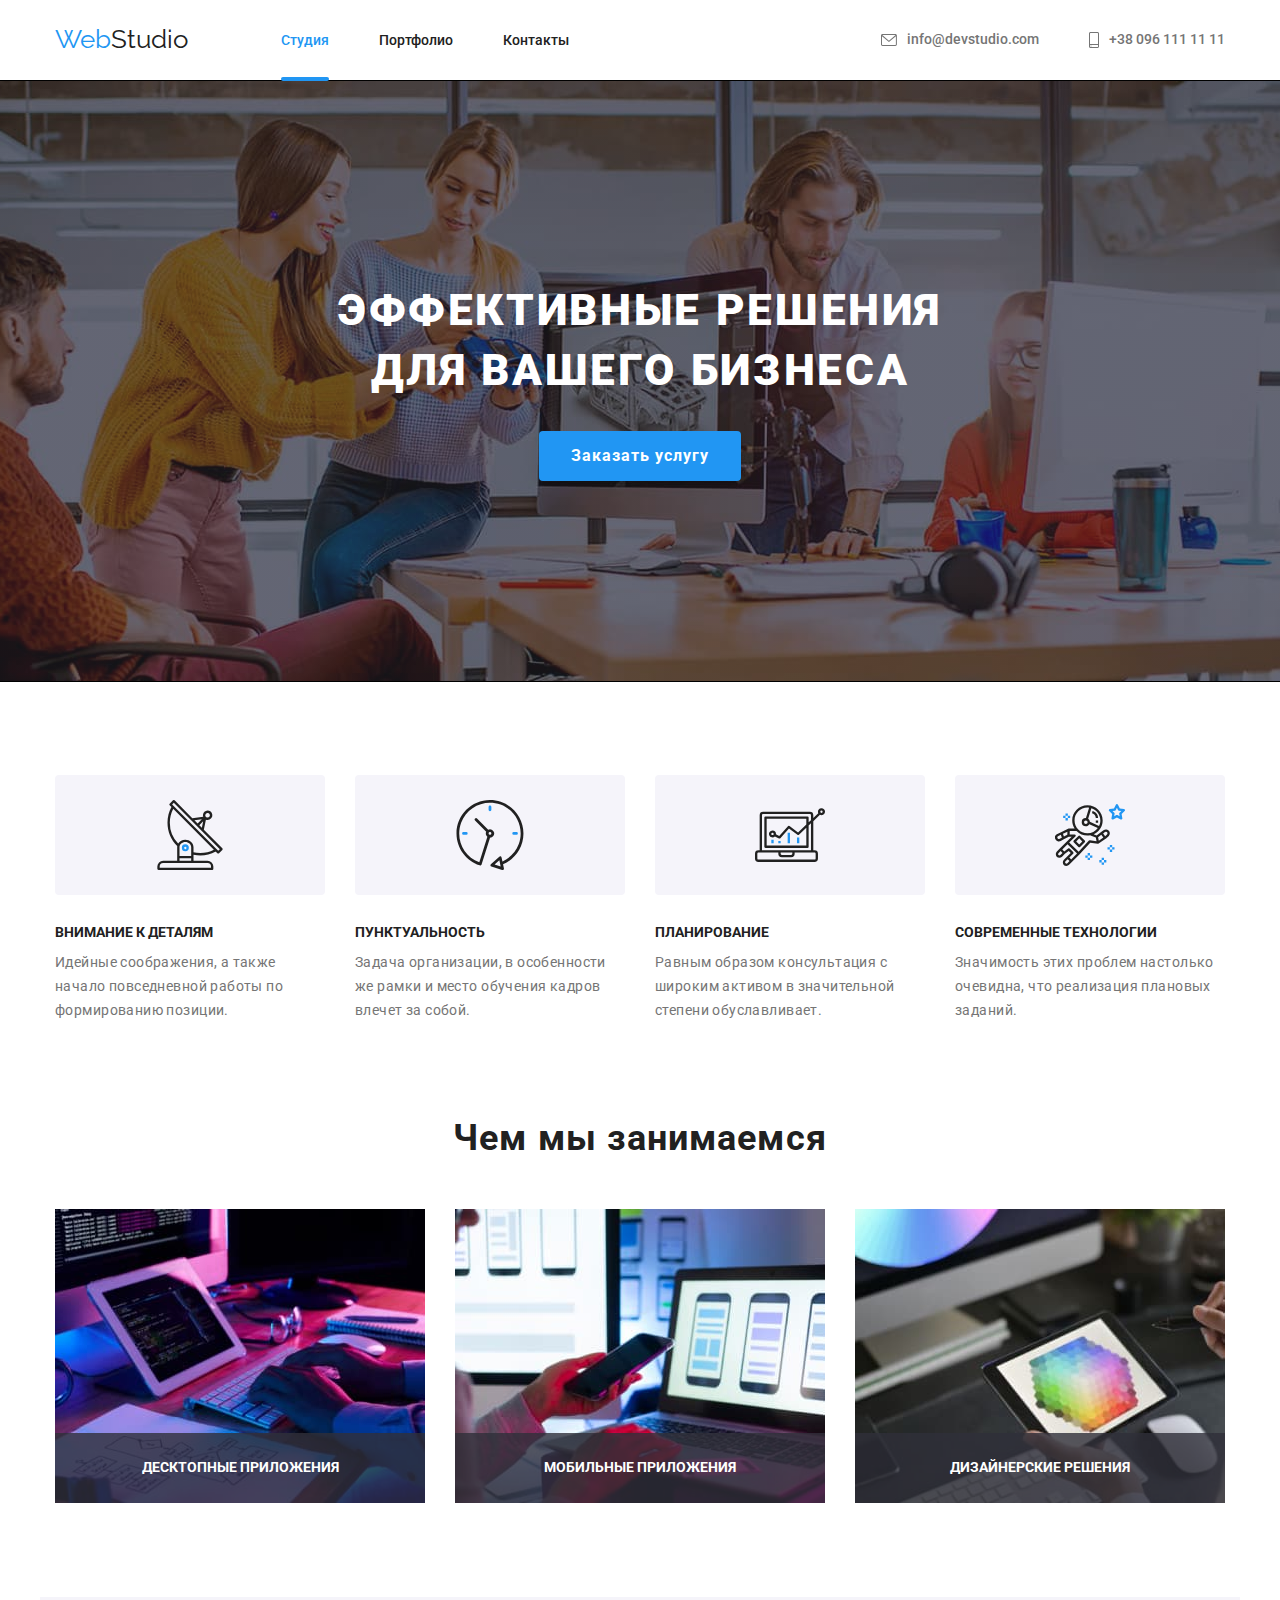
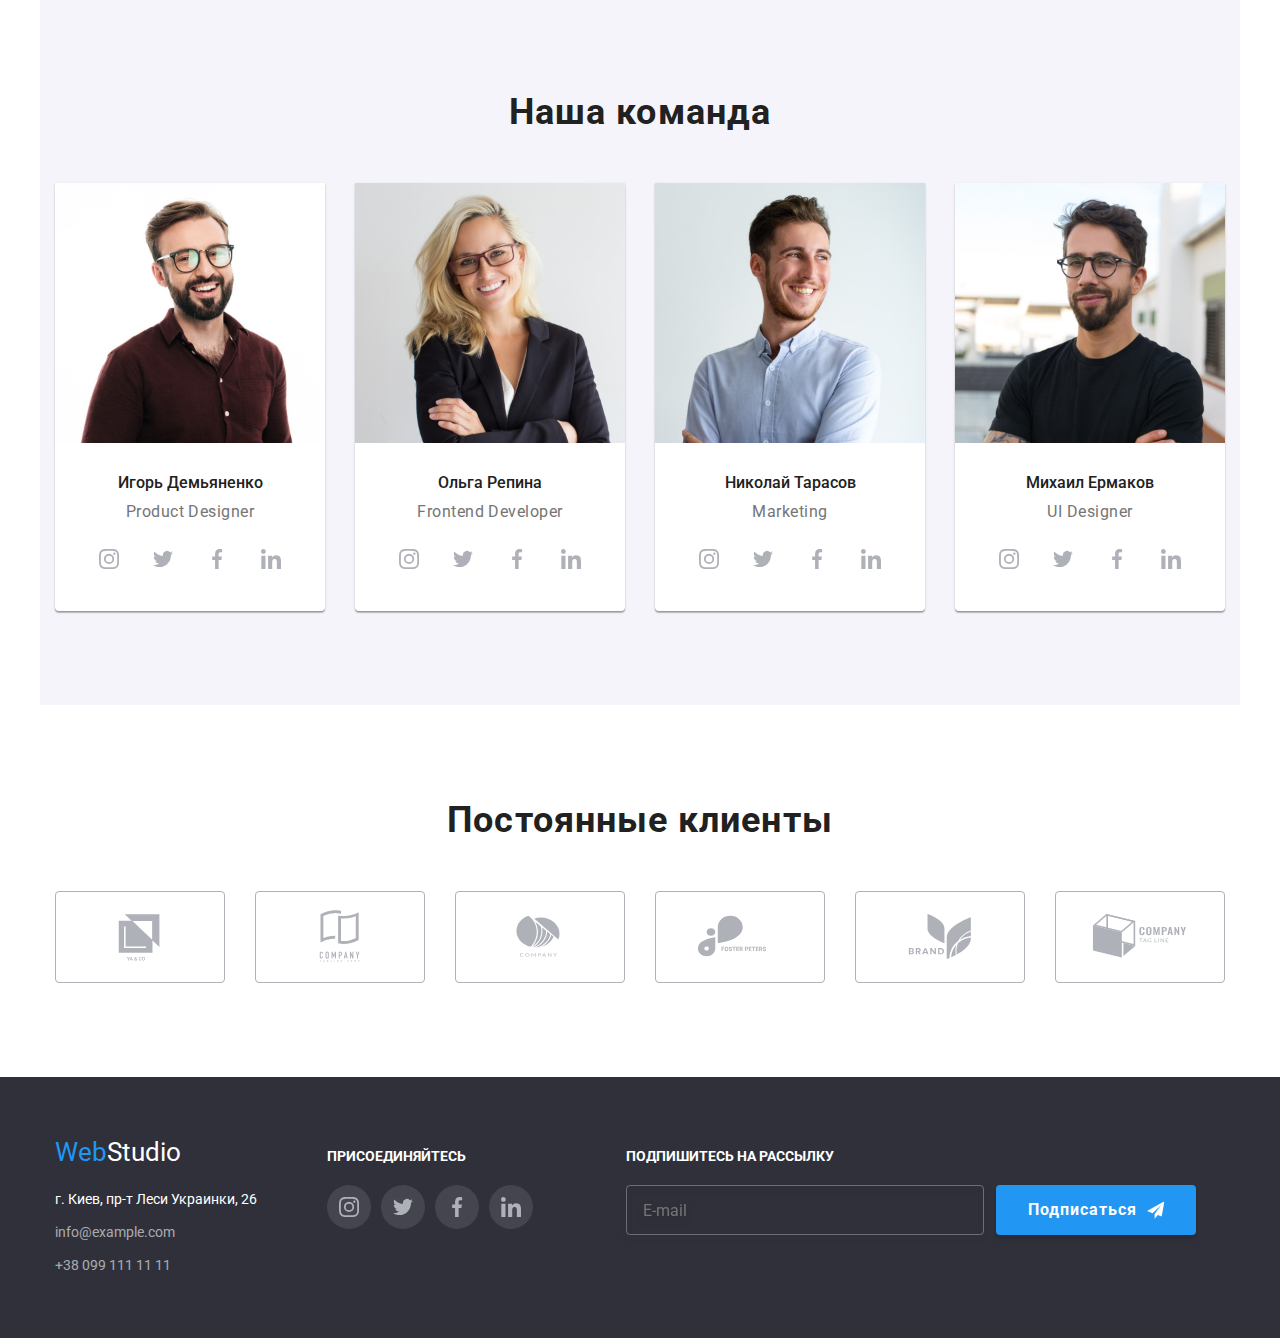
==== index.html @ 67a64e1d "igormos1" ====
<!DOCTYPE html>
<html lang="en">
<head>
    <meta charset="UTF-8">
    <meta http-equiv="X-UA-Compatible" content="IE=edge">
    <meta name="viewport" content="width=device-width, initial-scale=1.0">
    <title>Студия.ДЗ7</title>
    <link rel="preconnect" href="https://fonts.googleapis.com">
    <link rel="preconnect" href="https://fonts.gstatic.com" crossorigin>
    <link href="https://fonts.googleapis.com/css2?family=Raleway:wght@700&family=Roboto:wght@400;500;700;900&display=swap"
    rel="stylesheet">
    <link rel="stylesheet" href="https://cdnjs.cloudflare.com/ajax/libs/modern-normalize/1.1.0/modern-normalize.min.css">
    <link rel="stylesheet" href="./css/main.min.css">
</head>
<body class="page">
    <header class="page-header container">
        <nav class="nav__container">
            <a href="./index.html" class="nav__logo"><span class="nav__logoweb">Web</span><span class="nav__logostudio">Studio</span></a>
            <ul class="site-nav list">
                <li class="site-nav__item">
                    <a href="" class="site-nav__link site-nav__link--current">Студия</a>
                </li>
                <li class="site-nav__item">
                    <a href="./portfolio.html" class="site-nav__link">Портфолио</a>
                </li>
                <li class="site-nav__item">
                    <a href="" class="site-nav__link">Контакты</a>
                </li>
            </ul>
        </nav>
        <div class="auth__container">
            <ul class="auth-nav list">
                <li class="auth-nav__item">
                    <a href="mailto:info@devstudio.com" class="auth-nav__link">
                        <svg class="auth-nav__envelope">
                        <use href="./images/sprite.svg#icon-envelopehover"></use>
                    </svg>info@devstudio.com</a></li>
                <li class="auth-nav__item">
                    <a href="tel:+380961111111" class="auth-nav__link">
                        <svg class="auth-nav__smartphone">
                        <use href="./images/sprite.svg#icon-smartphone"></use>
                    </svg>+38 096 111 11 11</a></li>
            </ul>
        </div>
    </header>
        <main>
        <section class="page-hero overlay">
            <h1 class="page-hero__title">Эффективные решения<br> для вашего бизнеса</h1>
            <button type="button" class="page-hero__button" data-modal-open>Заказать услугу</button>
            <div class="backdrop is-hidden" data-modal>
                <div class="modal">
                    <button data-modal-close class="modal__button-data">
                        <svg class="modal__button-close">
                            <use href="./images/icon-close.svg#icon-icon-close"></use>
                        </svg>
                    </button>
                    <form class="form">
                        <p class="form__title">Оставьте свои данные, мы вам перезвоним</p>
                        <div class="inputs">
                            <label for="name" class="inputs__name">Имя</label>
                            <div class="inputs__form">
                                <input type="text" name="name" id="name" class="inputs__text">
                                    <svg class="inputs__icon">
                                        <use href="./images/sprite.svg#icon-modal-person"></use>
                                    </svg>
                            </div>
                        </div>
                        <div class="inputs">
                            <label for="tel" class="inputs__name">Телефон</label>
                            <div class="inputs__form">
                                <input type="tel" name="phone_number" id="tel" class="inputs__text">
                                    <svg class="inputs__icon">
                                        <use href="./images/sprite.svg#icon-modal-phone"></use>
                                    </svg>
                            </div>
                        </div>
                        <div class="inputs">
                            <label for="email" class="inputs__name">Почта</label>
                            <div class="inputs__form">
                                <input type="email" name="email" id="email" class="inputs__text">
                                    <svg class="inputs__icon">
                                        <use href="./images/sprite.svg#icon-modal-email"></use>
                                    </svg>
                            </div>
                        </div>
                        <div class="inputs inputs__comment">
                            <label for="comment" class="inputs__name">Комментарий</label>
                            <div class="inputs__form">
                                <textarea name="comment" id="comment" rows="8" placeholder="Введите текст" class="inputs__placeholder"></textarea>
                            </div>
                        </div>
                        <div class="modal__agreement">
                            <label class="modal__field">
                                <input class="modal__checkbox" type="checkbox" name="topic" value="html" />
                                <span class="modal__icon"></span>
                                <span class="modal__label">Соглашаюсь с рассылкой и принимаю</span><a href="/"><span class="modal__link">Условия договора</span></a>
                            </label>
                        </div>
                        <button type="submit" class="page-hero__button page-hero__button-modal">Отправить</button>
                    </form>
                </div>
            </div>
        </section>
        <section class="benefits">
            <div class="benefits__container">
                <h2 class="visually-hidden">Преимущества</h2>
                <ul class="benefits__list">
                    <li class="benefits__item">
                        <div class="benefits__meta">
                            <svg class="benefits__icon">
                                <use href="./images/sprite.svg#icon-antenna"></use>
                            </svg>
                        </div>
                        <h3 class="benefits__title">ВНИМАНИЕ К ДЕТАЛЯМ</h3>
                        <p class="benefits__text">Идейные соображения, а также начало повседневной работы по формированию позиции.</p>
                    </li>
                    <li class="benefits__item">
                        <div class="benefits__meta">
                            <svg class="benefits__icon">
                                <use href="./images/sprite.svg#icon-clock"></use>
                            </svg>
                        </div>
                        <h3 class="benefits__title">ПУНКТУАЛЬНОСТЬ</h3>
                        <p class="benefits__text">Задача организации, в особенности же рамки и место обучения кадров влечет за собой.</p>
                    </li>
                    <li class="benefits__item">
                        <div class="benefits__meta">
                            <svg class="benefits__icon">
                                <use href="./images/sprite.svg#icon-diagram"></use>
                            </svg>
                        </div>
                        <h3 class="benefits__title">ПЛАНИРОВАНИЕ</h3>
                        <p class="benefits__text">Равным образом консультация с широким активом в значительной степени обуславливает.</p>
                    </li>
                    <li class="benefits__item">
                        <div class="benefits__meta">
                            <svg class="benefits__icon">
                                <use href="./images/sprite.svg#icon-astronaut"></use>
                            </svg>
                        </div>
                        <h3 class="benefits__title">СОВРЕМЕННЫЕ ТЕХНОЛОГИИ</h3>
                        <p class="benefits__text">Значимость этих проблем настолько очевидна, что реализация плановых заданий.</p>
                    </li>
                </ul>
            </div>
        </section>
        <section class="section">
            <div class="product__section">
                <h2 class="product__title">Чем мы занимаемся</h2>
                <ul class="product__list">
                    <li class="product__item">
                        <div class="product__image">
                            <img src="./images/img1.jpg" alt="Мужчина пишет код" width="370">
                            <div class="product__meta">
                                <p class="product__name">ДЕСКТОПНЫЕ ПРИЛОЖЕНИЯ</p>
                            </div>
                        </div>
                    </li>
                    <li class="product__item">
                        <div class="product__image">
                            <img src="./images/img2.jpg" alt="На ноутбуке программируется программа для телефонов" width="370">
                            <div class="product__meta">
                                <p class="product__name">МОБИЛЬНЫЕ ПРИЛОЖЕНИЯ</p>
                            </div>
                        </div>
                    </li>
                    <li class="product__item">
                        <div class="product__image">
                            <img src="./images/img3.jpg" alt="Дизайнер подбирает цветовую палитру" width="370">
                            <div class="product__meta">
                                <p class="product__name">ДИЗАЙНЕРСКИЕ РЕШЕНИЯ</p>
                            </div>
                        </div>
                    </li>                        
                </ul>
            </div>
        </section>
        <section class="team container">
            <h2 class="product__title">Наша команда</h2>
            <ul class="team__list">
                <li class="team__item">
                    <img src="./images/ihor-demyanenko.jpg" alt="ihor-demyanenko" width="270">
                    <div class="team__info">
                        <div class="team__name"><h3 class="team__name-title">Игорь Демьяненко</h3></div>
                        <div class="team__profession"><p class="team__position">Product Designer</p></div>
                        <ul class="socials__list">
                            <li class="socials__item">
                                <a href="#" class="socials__link">
                                    <svg class="socials__icon">
                                        <use href="./images/sprite.svg#icon-instagram"></use>
                                    </svg>
                                </a>
                            </li>
                            <li class="socials__item">
                                <a href="#" class="socials__link">
                                    <svg class="socials__icon">
                                        <use href="./images/sprite.svg#icon-twitter"></use>
                                    </svg>
                                </a>
                            </li>
                            <li class="socials__item">
                                <a href="#" class="socials__link">
                                    <svg class="socials__icon">
                                        <use href="./images/sprite.svg#icon-facebook"></use>
                                    </svg>
                                </a>
                            </li>
                            <li class="socials__item">
                                <a href="#" class="socials__link">
                                    <svg class="socials__icon">
                                        <use href="./images/sprite.svg#icon-linkedin"></use>
                                    </svg>
                                </a>
                            </li>
                        </ul>
                    </div>
                </li>
                <li class="team__item">
                    <img src="./images/olha-repina.jpg" alt="olha-repina" width="270">
                    <div class="team__info">
                        <div class="team__name"><h3 class="team__name-title">Ольга Репина</h3></div>
                        <div class="team__profession"><p class="team__position">Frontend Developer</p></div>
                        <ul class="socials__list">
                            <li class="socials__item">
                                <a href="#" class="socials__link">
                                    <svg class="socials__icon">
                                        <use href="./images/sprite.svg#icon-instagram"></use>
                                    </svg>
                                </a>
                            </li>
                            <li class="socials__item">
                                <a href="#" class="socials__link">
                                    <svg class="socials__icon">
                                        <use href="./images/sprite.svg#icon-twitter"></use>
                                    </svg>
                                </a>
                            </li>
                            <li class="socials__item">
                                <a href="#" class="socials__link">
                                    <svg class="socials__icon">
                                        <use href="./images/sprite.svg#icon-facebook"></use>
                                    </svg>
                                </a>
                            </li>
                            <li class="socials__item">
                                <a href="#" class="socials__link">
                                    <svg class="socials__icon">
                                        <use href="./images/sprite.svg#icon-linkedin"></use>
                                    </svg>
                                </a>
                            </li>
                        </ul>
                    </div>
                </li>
                <li class="team__item">
                    <img src="./images/nikolay-tarasov.jpg" alt="nikolay-tarasov" width="270">
                    <div class="team__info">
                        <div class="team__name"><h3 class="team__name-title">Николай Тарасов</h3></div>
                        <div class="team__profession"><p class="team__position">Marketing</p></div>
                        <ul class="socials__list">
                            <li class="socials__item">
                                <a href="#" class="socials__link">
                                    <svg class="socials__icon">
                                        <use href="./images/sprite.svg#icon-instagram"></use>
                                    </svg>
                                </a>
                            </li>
                            <li class="socials__item">
                                <a href="#" class="socials__link">
                                    <svg class="socials__icon">
                                        <use href="./images/sprite.svg#icon-twitter"></use>
                                    </svg>
                                </a>
                            </li>
                            <li class="socials__item">
                                <a href="#" class="socials__link">
                                    <svg class="socials__icon">
                                        <use href="./images/sprite.svg#icon-facebook"></use>
                                    </svg>
                                </a>
                            </li>
                            <li class="socials__item">
                                <a href="#" class="socials__link">
                                    <svg class="socials__icon">
                                        <use href="./images/sprite.svg#icon-linkedin"></use>
                                    </svg>
                                </a>
                            </li>
                        </ul>
                    </div>
                </li>
                <li class="team__item">
                    <img src="./images/mihail-ermakov.jpg" alt="mihail-ermakov" width="270">
                    <div class="team__info">
                        <div class="team__name"><h3 class="team__name-title">Михаил Ермаков</h3></div>
                        <div class="team__profession"><p class="team__position">UI Designer</p></div>
                        <ul class="socials__list">
                            <li class="socials__item">
                                <a href="#" class="socials__link">
                                    <svg class="socials__icon">
                                        <use href="./images/sprite.svg#icon-instagram"></use>
                                    </svg>
                                </a>
                            </li>
                            <li class="socials__item">
                                <a href="#" class="socials__link">
                                    <svg class="socials__icon">
                                        <use href="./images/sprite.svg#icon-twitter"></use>
                                    </svg>
                                </a>
                            </li>
                            <li class="socials__item">
                                <a href="#" class="socials__link">
                                    <svg class="socials__icon">
                                        <use href="./images/sprite.svg#icon-facebook"></use>
                                    </svg>
                                </a>
                            </li>
                            <li class="socials__item">
                                <a href="#" class="socials__link">
                                    <svg class="socials__icon">
                                        <use href="./images/sprite.svg#icon-linkedin"></use>
                                    </svg>
                                </a>
                            </li>
                        </ul>
                    </div>
                </li>
            </ul>
        </section>
        <section class="clients container">
            <div class="clients__meta">
                <h2 class="clients__title">Постоянные клиенты</h2>
                <ul class="clients__list">
                    <li class="clients__item">
                        <a href="/" class="clients__link">
                            <svg class="clients__logo">
                                <use href="./images/sprite.svg#icon-Logo1"></use>
                            </svg>
                        </a>
                    </li>
                    <li class="clients__item">
                        <a href="/" class="clients__link">
                            <svg class="clients__logo">
                                <use href="./images/sprite.svg#icon-Logo2"></use>
                            </svg>
                        </a>
                    </li>
                    <li class="clients__item">
                        <a href="/" class="clients__link">
                            <svg class="clients__logo">
                                <use href="./images/sprite.svg#icon-Logo3"></use>
                            </svg>
                        </a>
                    </li>
                    <li class="clients__item">
                        <a href="/" class="clients__link">
                            <svg class="clients__logo">
                                <use href="./images/sprite.svg#icon-Logo4"></use>
                            </svg>
                        </a>
                    </li>
                    <li class="clients__item">
                        <a href="/" class="clients__link">
                            <svg class="clients__logo">
                                <use href="./images/sprite.svg#icon-Logo5"></use>
                            </svg>
                        </a>
                    </li>
                    <li class="clients__item">
                        <a href="/" class="clients__link">
                            <svg class="clients__logo">
                                <use href="./images/sprite.svg#icon-Logo6"></use>
                            </svg>
                        </a>
                    </li>
                </ul>
            </div>
        </main>
    <footer class="page-footer">
        <div class="page-footer__meta container">
            <div>
            <a href="/" class="page-footer__logo"><span class="page-footer__logoweb">Web</span><span class="page-footer__logostudio">Studio</span></a>
            <address class="page-footer__address">
                <ul class="address__list">
                    <li class="address__element"><a href="#" class="address__map">г. Киев, пр-т Леси Украинки, 26</a></li>
                    <li class="address__element"><a href="mailto:info@example.com" class="address__email">info@example.com</a></li>
                    <li class="address__element"><a href="tel:+380991111111" class="address__tel">+38 099 111 11 11</a></li>
                </ul>
            </address>
            </div>
            <div class="page-footer__socials">
                <h3 class="page-footer__title">ПРИСОЕДИНЯЙТЕСЬ</h3>
                <ul class="socials__list">
                    <li class="socials__item socials__item--footer">
                        <a href="#" class="socials__link socials__link--footer">
                            <svg class="socials__icon">
                                <use href="./images/sprite.svg#icon-instagram"></use>
                            </svg>
                        </a>
                    </li>
                    <li class="socials__item socials__item--footer">
                        <a href="#" class="socials__link socials__link--footer">
                            <svg class="socials__icon">
                                <use href="./images/sprite.svg#icon-twitter"></use>
                            </svg>
                        </a>
                    </li>
                    <li class="socials__item socials__item--footer">
                        <a href="#" class="socials__link socials__link--footer">
                            <svg class="socials__icon">
                                <use href="./images/sprite.svg#icon-facebook"></use>
                            </svg>
                        </a>
                    </li>
                    <li class="socials__item socials__item--footer">
                        <a href="#" class="socials__link socials__link--footer">
                            <svg class="socials__icon">
                                <use href="./images/sprite.svg#icon-linkedin"></use>
                            </svg>
                        </a>
                    </li>
                </ul>
            </div>
            <div class="page-footer__subscribe">
                <h3 class="page-footer__title">Подпишитесь на рассылку</h3>
                <div class="subscribe__meta">
                    <form class="subscribe__form">
                        <input type="text" name="email" id="email" class="subscribe__input" placeholder="E-mail">
                    </form>
                    <button type="submit" class="subscribe__button">Подписаться
                        <svg class="subscribe__icon">
                            <use href="./images/sprite.svg#icon-send"></use>
                        </svg>
                    </button>
                </div>
            </div>
        </div>
    </footer>
    <script src="./js/modal.js"></script>
</body>
</html>
---- css/main.min.css ----
/*! modern-normalize v1.1.0 | MIT License | https://github.com/sindresorhus/modern-normalize */*,::before,::after{-webkit-box-sizing:border-box;box-sizing:border-box}html{line-height:1.15;-webkit-text-size-adjust:100%;-moz-tab-size:4;-o-tab-size:4;tab-size:4}body{margin:0;font-family:system-ui,-apple-system,"Segoe UI",Roboto,Helvetica,Arial,sans-serif,"Apple Color Emoji","Segoe UI Emoji"}hr{height:0;color:inherit}abbr[title]{-webkit-text-decoration:underline dotted;text-decoration:underline dotted}b,strong{font-weight:bolder}code,kbd,samp,pre{font-family:ui-monospace, SFMono-Regular, Consolas, 'Liberation Mono', Menlo, monospace;font-size:1em}small{font-size:80%}sub,sup{font-size:75%;line-height:0;position:relative;vertical-align:baseline}sub{bottom:-0.25em}sup{top:-0.5em}table{text-indent:0;border-color:inherit}button,input,optgroup,select,textarea{font-family:inherit;font-size:100%;line-height:1.15;margin:0}button,select{text-transform:none}button,[type='button'],[type='reset'],[type='submit']{-webkit-appearance:button}::-moz-focus-inner{border-style:none;padding:0}:-moz-focusring{outline:1px dotted ButtonText}:-moz-ui-invalid{box-shadow:none}legend{padding:0}progress{vertical-align:baseline}::-webkit-inner-spin-button,::-webkit-outer-spin-button{height:auto}[type='search']{-webkit-appearance:textfield;outline-offset:-2px}::-webkit-search-decoration{-webkit-appearance:none}::-webkit-file-upload-button{-webkit-appearance:button;font:inherit}summary{display:list-item}html{-webkit-box-sizing:border-box;box-sizing:border-box}img{display:block;max-width:100%;height:auto}body{color:#757575;background-color:#fff;font-family:"Roboto",sans-serif}.container{width:1200px;padding-right:15px;padding-left:15px;margin-right:auto;margin-left:auto}a{display:block}*,*::before,*::after{-webkit-box-sizing:inherit;box-sizing:inherit}.list{list-style:none;padding:0;margin:0}.overlay{max-width:1600px;height:600px;margin-right:auto;margin-left:auto;background-image:-webkit-gradient(linear, left top, right top, from(rgba(47,48,58,0.4)), to(rgba(47,48,58,0.4))),url(../images/hero.jpg);background-image:linear-gradient(to right, rgba(47,48,58,0.4), rgba(47,48,58,0.4)),url(../images/hero.jpg);background-position:center;background-size:cover;outline:1px solid black}.visually-hidden{position:absolute;clip:rect(0 0 0 0);width:1px;height:1px;margin:-1px;margin-top:0}.page-header{background-color:#fff;border-bottom:1px solid #ececec;display:-webkit-box;display:-ms-flexbox;display:flex;-webkit-box-align:center;-ms-flex-align:center;align-items:center;-webkit-box-pack:justify;-ms-flex-pack:justify;justify-content:space-between}.nav__container{display:-webkit-box;display:-ms-flexbox;display:flex;-webkit-box-align:center;-ms-flex-align:center;align-items:center}.nav__logo{display:block;padding:24px 0 25px 0;text-decoration:none}.nav__logoweb{color:#2196f3;font-family:"Raleway",sans-serif;font-size:26px;line-height:1.19;text-decoration:none}.nav__logostudio{color:#212121;font-family:"Raleway",sans-serif;font-size:26px;line-height:1.19;text-decoration:none}.site-nav{display:-webkit-box;display:-ms-flexbox;display:flex;margin-left:93px}.site-nav__item{position:relative;bottom:-1px}.site-nav__item:not(:last-child){margin-right:50px}.site-nav__link{display:block;padding:32px 0;font-weight:500;font-size:14px;line-height:1.14;text-decoration:none;-webkit-transition:color 250ms cubic-bezier(0.4, 0, 0.2, 1);transition:color 250ms cubic-bezier(0.4, 0, 0.2, 1);color:#212121}.site-nav__link:hover,.site-nav__link:focus{color:#2196f3}.site-nav__link--current{color:#2196f3}.site-nav__link--current::after{content:'';position:absolute;display:block;width:100%;height:4px;background-color:#2196f3;border-radius:2px;bottom:0}.auth__container{display:-webkit-box;display:-ms-flexbox;display:flex}.auth-nav{display:-webkit-box;display:-ms-flexbox;display:flex}.auth-nav__item{display:-webkit-box;display:-ms-flexbox;display:flex;-webkit-box-pack:center;-ms-flex-pack:center;justify-content:center;-webkit-box-align:center;-ms-flex-align:center;align-items:center;cursor:pointer}.auth-nav__item:not(:first-child){margin-left:50px}.auth-nav__link{display:block;padding:32px 0;font-weight:500;font-size:14px;line-height:1.14;text-decoration:none;-webkit-transition:color 250ms cubic-bezier(0.4, 0, 0.2, 1);transition:color 250ms cubic-bezier(0.4, 0, 0.2, 1);color:#757575}.auth-nav__link:hover,.auth-nav__link:focus{color:#2196f3}.auth-nav__envelope{width:16px;height:12px;fill:currentColor;vertical-align:middle}.auth-nav__smartphone{width:10px;height:16px;fill:currentColor;vertical-align:middle}.auth-nav__envelope,.auth-nav__smartphone{margin-right:10px}.page-hero{background-color:#2f303a;text-align:center;padding-bottom:200px;padding-top:200px}.page-hero__title{color:#fff;font-weight:900;font-size:44px;line-height:1.36;text-align:center;letter-spacing:0.06em;text-transform:uppercase;margin:0;padding:0;padding-bottom:30px}.page-hero__button{color:#fff;background-color:#2196f3;font-weight:bold;font-size:16px;line-height:1.88;display:inline-block;-webkit-box-align:center;-ms-flex-align:center;align-items:center;letter-spacing:0.06em;border-radius:4px;padding:10px 32px;border:0;-webkit-box-shadow:0px 4px 4px rgba(0,0,0,0.15);box-shadow:0px 4px 4px rgba(0,0,0,0.15);cursor:pointer;height:50px}.modal__button-data{position:absolute;width:30px;height:30px;top:8px;right:8px;border-radius:50%;-webkit-box-align:center;-ms-flex-align:center;align-items:center;background-color:#fff;border:1px solid rgba(0,0,0,0.1);-webkit-box-sizing:border-box;box-sizing:border-box;cursor:pointer;-webkit-transition:fill 250ms cubic-bezier(0.4, 0, 0.2, 1),background 250ms cubic-bezier(0.4, 0, 0.2, 1);transition:fill 250ms cubic-bezier(0.4, 0, 0.2, 1),background 250ms cubic-bezier(0.4, 0, 0.2, 1)}.modal__button-data:hover,.modal__button-data:focus{fill:#ffffff;background:#2196f3}.modal__button-close{width:14px;height:14px;display:-webkit-box;display:-ms-flexbox;display:flex;-webkit-box-pack:center;-ms-flex-pack:center;justify-content:center;-webkit-box-align:center;-ms-flex-align:center;align-items:center}.page-hero__button-modal{margin-top:30px}.subscribe__button{color:#fff;background-color:#2196f3;font-weight:bold;font-size:16px;line-height:1.88;display:inline-block;-webkit-box-align:center;-ms-flex-align:center;align-items:center;letter-spacing:0.06em;border-radius:4px;padding:10px 32px;border:0;-webkit-box-shadow:0px 4px 4px rgba(0,0,0,0.15);box-shadow:0px 4px 4px rgba(0,0,0,0.15);cursor:pointer;height:50px}.backdrop{position:fixed;top:0;left:0;width:100%;height:100%;background-color:rgba(0,0,0,0.2);opacity:1;z-index:2;-webkit-transition:opacity 250ms cubic-bezier(0.4, 0, 0.2, 1);transition:opacity 250ms cubic-bezier(0.4, 0, 0.2, 1)}.backdrop.is-hidden{opacity:0;pointer-events:none;visibility:initial}.modal{position:absolute;top:50%;left:50%;-webkit-transform:translate(-50%, -50%);transform:translate(-50%, -50%);min-height:581px;min-width:528px;background:#fff;-webkit-box-shadow:0px 1px 3px rgba(0,0,0,0.12),0px 1px 1px rgba(0,0,0,0.14),0px 2px 1px rgba(0,0,0,0.2);box-shadow:0px 1px 3px rgba(0,0,0,0.12),0px 1px 1px rgba(0,0,0,0.14),0px 2px 1px rgba(0,0,0,0.2);border-radius:4px;padding:40px}.modal__field{display:-webkit-box;display:-ms-flexbox;display:flex;-webkit-box-align:center;-ms-flex-align:center;align-items:center}.modal__checkbox{position:absolute;width:1px;height:1px;margin:-1px;border:0;padding:0;clip:rect(0 0 0 0);overflow:hidden}.modal__icon{display:inline-block;width:15px;height:15px;margin-right:5px;border:2px solid #2a2a2a;border-radius:4px;-webkit-transition:-webkit-transform 250ms linear;transition:-webkit-transform 250ms linear;transition:transform 250ms linear;transition:transform 250ms linear, -webkit-transform 250ms linear}.modal__checkbox:checked+.modal__icon{-webkit-transform:scale(1.2);transform:scale(1.2);border-color:transparent;background-color:#2196f3;background-image:url("../images/full-check.svg");background-size:contain;background-origin:border-box}.modal__label{font-size:14px;line-height:1.7;-webkit-transition:-webkit-transform 250ms linear;transition:-webkit-transform 250ms linear;transition:transform 250ms linear;transition:transform 250ms linear, -webkit-transform 250ms linear}.modal__link{color:#2196f3;font-size:14px;line-height:1.7;margin-left:3px}.form__title{font-weight:bold;font-size:20px;line-height:1.15;text-align:center;letter-spacing:0.03em;color:#212121;margin:0;padding:0;margin-bottom:12px}.inputs{position:relative;text-align:left;margin:0;padding:0}.inputs:not(:last-child){margin-bottom:10px}.inputs__name{font-size:12px;line-height:1.17;letter-spacing:0.01em;display:-webkit-box;display:-ms-flexbox;display:flex;-webkit-box-orient:vertical;-webkit-box-direction:normal;-ms-flex-direction:column;flex-direction:column;color:#757575}.inputs__form{margin-top:4px;-webkit-transition:fill 250ms cubic-bezier(0.4, 0, 0.2, 1),border 250ms cubic-bezier(0.4, 0, 0.2, 1);transition:fill 250ms cubic-bezier(0.4, 0, 0.2, 1),border 250ms cubic-bezier(0.4, 0, 0.2, 1)}.inputs__text{position:relative;height:40px;width:100%;border:1px solid rgba(33,33,33,0.2);-webkit-box-sizing:border-box;box-sizing:border-box;border-radius:4px;padding:12px 16px;padding-left:42px}.inputs__form:focus-within>.inputs__icon{fill:#2196f3}.inputs__form:focus-within>.inputs__text{border:1px solid #2196f3;outline:none}.inputs__icon{fill:#212121;position:absolute;width:18px;height:18px;left:15px;top:29px;-webkit-transition:fill 250ms cubic-bezier(0.4, 0, 0.2, 1);transition:fill 250ms cubic-bezier(0.4, 0, 0.2, 1)}.inputs__placeholder{padding:12px 16px;font-size:12px;line-height:1.17;letter-spacing:0.01em;height:120px;width:448px}.inputs__form:focus-within>.inputs__placeholder{border:1px solid #2196f3;outline:none}.inputs textarea::-webkit-input-placeholder{color:rgba(117,117,117,0.5)}.inputs textarea:-ms-input-placeholder{color:rgba(117,117,117,0.5)}.inputs textarea::-ms-input-placeholder{color:rgba(117,117,117,0.5)}.inputs textarea::placeholder{color:rgba(117,117,117,0.5)}.benefits{margin:0;padding:94px 0}.benefits__container{width:1200px;margin-top:0;padding-right:15px;padding-left:15px;margin-right:auto;margin-left:auto}.benefits__list{list-style:none;display:-webkit-box;display:-ms-flexbox;display:flex;-webkit-box-pack:center;-ms-flex-pack:center;justify-content:center;margin:0;padding:0}.benefits__item{width:270px}.benefits__item:not(:last-child){margin-right:30px}.benefits__meta{width:270px;height:120px;background-color:#f5f4fa;margin-bottom:30px;border-radius:4px;padding:0;border:none;display:-webkit-box;display:-ms-flexbox;display:flex;-webkit-box-pack:center;-ms-flex-pack:center;justify-content:center;-webkit-box-align:center;-ms-flex-align:center;align-items:center}.benefits__icon{width:70px;height:70px}.benefits__title{color:#212121;font-weight:bold;font-size:14px;line-height:1.14;text-transform:uppercase;display:block;margin:0;padding:0}.benefits__text{font-size:14px;line-height:1.71;letter-spacing:0.03em;margin:0;padding:0;margin-top:10px}.product__section{width:1200px;padding-right:15px;padding-left:15px;margin-right:auto;margin-left:auto;display:block;padding-bottom:94px}.product__title{color:#212121;font-weight:bold;font-size:36px;line-height:1.17;text-align:center;letter-spacing:0.03em;margin:0;padding:0}.product__list{list-style:none;-webkit-box-pack:center;-ms-flex-pack:center;justify-content:center;margin:0;padding:0;display:-webkit-box;display:-ms-flexbox;display:flex;margin-top:50px}.product__item:not(:last-child){margin-right:30px}.product__image{position:relative;margin:0;padding:0;z-index:1}.product__meta{position:absolute;background-color:rgba(47,48,58,0.8);width:370px;height:70px;-webkit-box-align:center;-ms-flex-align:center;align-items:center;text-align:center;bottom:0;left:0;display:-webkit-box;display:-ms-flexbox;display:flex;-webkit-box-pack:center;-ms-flex-pack:center;justify-content:center}.product__name{color:#fff;font-weight:bold;font-size:14px;line-height:1.14;padding:0}.team{background-color:#f5f4fa;padding-bottom:94px;padding-top:94px}.team__list{list-style:none;display:-webkit-box;display:-ms-flexbox;display:flex;-webkit-box-pack:center;-ms-flex-pack:center;justify-content:center;padding:0;margin:0;padding-top:50px}.team__item{background-color:#fff;-webkit-box-shadow:0px 1px 3px rgba(0,0,0,0.12),0px 1px 1px rgba(0,0,0,0.14),0px 2px 1px rgba(0,0,0,0.2);box-shadow:0px 1px 3px rgba(0,0,0,0.12),0px 1px 1px rgba(0,0,0,0.14),0px 2px 1px rgba(0,0,0,0.2);border-radius:0px 0px 4px 4px}.team__item:not(:last-child){margin-right:30px}.team__name-title{color:#212121;font-weight:500;font-size:16px;line-height:1.19;margin:0;padding:0}.team__name{display:block;text-align:center;padding-bottom:10px}.team__info{padding:30px 0}.team__position{font-size:16px;line-height:1.19;letter-spacing:0.03em;color:#757575;background-color:#fff;text-align:center;margin:0}.team__profession{display:block;text-align:center}.socials__list{list-style:none;display:-webkit-box;display:-ms-flexbox;display:flex;-webkit-box-pack:center;-ms-flex-pack:center;justify-content:center;-webkit-box-align:center;-ms-flex-align:center;align-items:center;cursor:pointer;padding:0;margin:0;margin-top:16px}.socials__icon{width:20px;height:20px}.socials__item:not(:last-child){margin-right:10px}.socials__link{width:44px;height:44px;display:-webkit-box;display:-ms-flexbox;display:flex;-webkit-box-pack:center;-ms-flex-pack:center;justify-content:center;-webkit-box-align:center;-ms-flex-align:center;align-items:center;cursor:pointer;fill:#afb1b8;border-radius:50%;-webkit-transition:fill 250ms cubic-bezier(0.4, 0, 0.2, 1),background 250ms cubic-bezier(0.4, 0, 0.2, 1);transition:fill 250ms cubic-bezier(0.4, 0, 0.2, 1),background 250ms cubic-bezier(0.4, 0, 0.2, 1)}.socials__link:hover,.socials__link:focus{fill:#fff;background:#2196f3}.clients__list{list-style:none;display:-webkit-box;display:-ms-flexbox;display:flex;-webkit-box-pack:center;-ms-flex-pack:center;justify-content:center;margin:0;padding:0}.clients__title{color:#212121;font-weight:bold;font-size:36px;line-height:1.17;text-align:center;letter-spacing:0.03em;margin:0;padding:0}.clients{padding-bottom:94px;padding-top:94px}.clients__title{margin-bottom:50px}.clients__link{fill:#afb1b8;width:170px;height:92px;border:1px solid #afb1b8;-webkit-box-sizing:border-box;box-sizing:border-box;border-radius:4px;padding:0;display:-webkit-box;display:-ms-flexbox;display:flex;-webkit-box-pack:center;-ms-flex-pack:center;justify-content:center;-webkit-box-align:center;-ms-flex-align:center;align-items:center;cursor:pointer;-webkit-transition:fill 250ms cubic-bezier(0.4, 0, 0.2, 1),border 250ms cubic-bezier(0.4, 0, 0.2, 1);transition:fill 250ms cubic-bezier(0.4, 0, 0.2, 1),border 250ms cubic-bezier(0.4, 0, 0.2, 1)}.clients__link:hover{fill:#2196f3;border:1px solid #2196f3}.clients__logo{width:106px;height:60px}.clients__item:not(:last-child){margin-right:30px}.page-footer__logoweb{color:#2196f3;font-family:var(--logo-font);font-size:26px;line-height:1.19;text-decoration:none}.page-footer{background-color:#2f303a;padding:60px 0;text-decoration:none}.page-footer__logo{display:block;margin:0 0 20px 0;padding:0;text-decoration:none}.page-footer__logostudio{color:#fff;font-size:26px;text-decoration:none}.page-footer__meta{display:-webkit-box;display:-ms-flexbox;display:flex;-webkit-box-align:baseline;-ms-flex-align:baseline;align-items:baseline}.page-footer__title{color:#fff;font-weight:bold;font-size:14px;line-height:1.14;text-transform:uppercase;display:block;margin:0;padding:0;margin-bottom:20px}.socials__link--footer{background-color:rgba(255,255,255,0.1);-webkit-transition:fill 250ms cubic-bezier(0.4, 0, 0.2, 1),background 250ms cubic-bezier(0.4, 0, 0.2, 1);transition:fill 250ms cubic-bezier(0.4, 0, 0.2, 1),background 250ms cubic-bezier(0.4, 0, 0.2, 1)}.socials__link--footer:focus,.socials__link--footer:hover{fill:#fff;background:#2196f3}.socials__item--footer:not(:last-child){margin-right:10px}.page-footer__socials{list-style:none;cursor:pointer;padding:0;margin:0;margin-left:70px}.page-footer__subscribe{margin-left:93px}.subscribe__meta{display:-webkit-box;display:-ms-flexbox;display:flex}.subscribe__input{position:relative;width:358px;height:50px;border:1px solid rgba(255,255,255,0.3);-webkit-box-sizing:border-box;box-sizing:border-box;-webkit-filter:drop-shadow(0px 4px 4px rgba(0,0,0,0.15));filter:drop-shadow(0px 4px 4px rgba(0,0,0,0.15));border-radius:4px;background-color:var(--second-bg-color);margin-right:12px;padding:15px 16px;color:#fff}.subscribe__button{display:-webkit-box;display:-ms-flexbox;display:flex;width:200px}.subscribe__icon{width:24px;height:24px;margin-left:10px}.address__map{color:#fff;font-size:14px;line-height:1.71;text-decoration:none;font-style:normal;display:block}.address__email{font-size:14px;line-height:1.71;color:rgba(255,255,255,0.6);text-decoration:none;font-style:normal;display:block;-webkit-transition:color 250ms cubic-bezier(0.4, 0, 0.2, 1);transition:color 250ms cubic-bezier(0.4, 0, 0.2, 1)}.address__email:hover,.address__email:focus{color:#2196f3}.address__element:not(:last-child){margin-bottom:9px}.address__tel{font-size:14px;line-height:1.71;color:rgba(255,255,255,0.6);text-decoration:none;font-style:normal;display:block;margin:0;padding:0;-webkit-transition:color 250ms cubic-bezier(0.4, 0, 0.2, 1);transition:color 250ms cubic-bezier(0.4, 0, 0.2, 1)}.address__tel:hover,.address__tel:focus{color:#2196f3}.address__list{list-style:none;padding:0;margin:0}.portfolio{padding-bottom:94px;padding-top:94px}.card-set__list{list-style:none;display:-webkit-box;display:-ms-flexbox;display:flex;-ms-flex-wrap:wrap;flex-wrap:wrap;padding:0;margin:0;margin-left:-30px;margin-top:-50px}.card-set__image{position:relative;overflow:hidden}.card-set__image::before{background-color:rgba(33,150,243,0.9)}.card-set__image::before{display:inline-block;content:'';position:absolute;top:0;left:0;width:100%;height:100%;-webkit-transform:translateY(100%);transform:translateY(100%);-webkit-transition:-webkit-transform 250ms cubic-bezier(0.4, 0, 0.2, 1);transition:-webkit-transform 250ms cubic-bezier(0.4, 0, 0.2, 1);transition:transform 250ms cubic-bezier(0.4, 0, 0.2, 1);transition:transform 250ms cubic-bezier(0.4, 0, 0.2, 1), -webkit-transform 250ms cubic-bezier(0.4, 0, 0.2, 1)}.card-set__text{display:inline-block;content:'';position:absolute;top:0;left:0;width:100%;height:100%;-webkit-transform:translateY(100%);transform:translateY(100%);-webkit-transition:-webkit-transform 250ms cubic-bezier(0.4, 0, 0.2, 1);transition:-webkit-transform 250ms cubic-bezier(0.4, 0, 0.2, 1);transition:transform 250ms cubic-bezier(0.4, 0, 0.2, 1);transition:transform 250ms cubic-bezier(0.4, 0, 0.2, 1), -webkit-transform 250ms cubic-bezier(0.4, 0, 0.2, 1);padding:63px 24px;font-family:Roboto;font-style:normal;font-weight:normal;font-size:18px;line-height:1.56;letter-spacing:0.03em;color:#fff;opacity:0}.card-set__link{text-decoration:none;-webkit-transition:-webkit-box-shadow 250ms cubic-bezier(0.4, 0, 0.2, 1);transition:-webkit-box-shadow 250ms cubic-bezier(0.4, 0, 0.2, 1);transition:box-shadow 250ms cubic-bezier(0.4, 0, 0.2, 1);transition:box-shadow 250ms cubic-bezier(0.4, 0, 0.2, 1), -webkit-box-shadow 250ms cubic-bezier(0.4, 0, 0.2, 1)}.card-set__link:hover,.card-set__link:focus{-webkit-box-shadow:0px 1px 1px rgba(0,0,0,0.12),0px 4px 4px rgba(0,0,0,0.06),1px 4px 6px rgba(0,0,0,0.16);box-shadow:0px 1px 1px rgba(0,0,0,0.12),0px 4px 4px rgba(0,0,0,0.06),1px 4px 6px rgba(0,0,0,0.16)}.card-set__link:hover .card-set__image::before{-webkit-transform:translateY(0);transform:translateY(0)}.card-set__link:hover .card-set__image::before,.card-set__link:focus .card-set__image::before{opacity:1;-webkit-transform:translateY(0);transform:translateY(0);-webkit-transition:-webkit-transform 250ms cubic-bezier(0.4, 0, 0.2, 1);transition:-webkit-transform 250ms cubic-bezier(0.4, 0, 0.2, 1);transition:transform 250ms cubic-bezier(0.4, 0, 0.2, 1);transition:transform 250ms cubic-bezier(0.4, 0, 0.2, 1), -webkit-transform 250ms cubic-bezier(0.4, 0, 0.2, 1)}.card-set__item{width:370px;border:1px solid #eeeeee;-webkit-box-sizing:border-box;box-sizing:border-box;margin-left:30px;margin-top:50px;-ms-flex-preferred-size:calc((100% - 90px) / 3);flex-basis:calc((100% - 90px) / 3)}.card-set__item:hover .card-set__text,.card-set__item:focus .card-set__text{opacity:1;-webkit-transform:translateY(0);transform:translateY(0);-webkit-transition:-webkit-transform 250ms cubic-bezier(0.4, 0, 0.2, 1);transition:-webkit-transform 250ms cubic-bezier(0.4, 0, 0.2, 1);transition:transform 250ms cubic-bezier(0.4, 0, 0.2, 1);transition:transform 250ms cubic-bezier(0.4, 0, 0.2, 1), -webkit-transform 250ms cubic-bezier(0.4, 0, 0.2, 1)}.card-set__info{padding:20px 0 20px 24px}.info__meta{padding-bottom:4px}.info__name{color:#212121;font-weight:bold;font-size:18px;line-height:2;text-decoration:none;margin:0;padding:0}.info__text{color:#757575;font-size:16px;line-height:1.88;text-decoration:none;padding:0;margin:0}.filter{list-style:none;display:-webkit-box;display:-ms-flexbox;display:flex;-webkit-box-pack:center;-ms-flex-pack:center;justify-content:center;margin:0;padding:0;padding-bottom:50px}.filter__item{-webkit-transition:-webkit-box-shadow 250ms cubic-bezier(0.4, 0, 0.2, 1);transition:-webkit-box-shadow 250ms cubic-bezier(0.4, 0, 0.2, 1);transition:box-shadow 250ms cubic-bezier(0.4, 0, 0.2, 1);transition:box-shadow 250ms cubic-bezier(0.4, 0, 0.2, 1), -webkit-box-shadow 250ms cubic-bezier(0.4, 0, 0.2, 1)}.filter__item:not(:last-child){margin-right:8px}.filter__item:hover,.filter__item:focus{-webkit-box-shadow:0px 3px 1px rgba(0,0,0,0.1),0px 1px 2px rgba(0,0,0,0.08),0px 2px 2px rgba(0,0,0,0.12);box-shadow:0px 3px 1px rgba(0,0,0,0.1),0px 1px 2px rgba(0,0,0,0.08),0px 2px 2px rgba(0,0,0,0.12)}.filter__buttons{cursor:pointer;font-weight:500;font-size:16px;line-height:1.88;display:block;-webkit-box-align:center;-ms-flex-align:center;align-items:center;text-align:center;border-radius:4px;padding:6px 22px;border:0;background-color:#f5f4fa;color:#212121;-webkit-transition:background-color 250ms cubic-bezier(0.4, 0, 0.2, 1);transition:background-color 250ms cubic-bezier(0.4, 0, 0.2, 1)}.filter__buttons:hover,.filter__buttons:focus{background-color:#2196f3;color:#fff;-webkit-box-shadow:0px 3px 1px rgba(0,0,0,0.1),0px 1px 2px rgba(0,0,0,0.08),0px 2px 2px rgba(0,0,0,0.12);box-shadow:0px 3px 1px rgba(0,0,0,0.1),0px 1px 2px rgba(0,0,0,0.08),0px 2px 2px rgba(0,0,0,0.12)}.filter__buttons--active{color:#fff;background-color:#2196f3}.filter__buttons--active:active{color:#fff;background-color:#2196f3}
/*# sourceMappingURL=main.min.css.map */
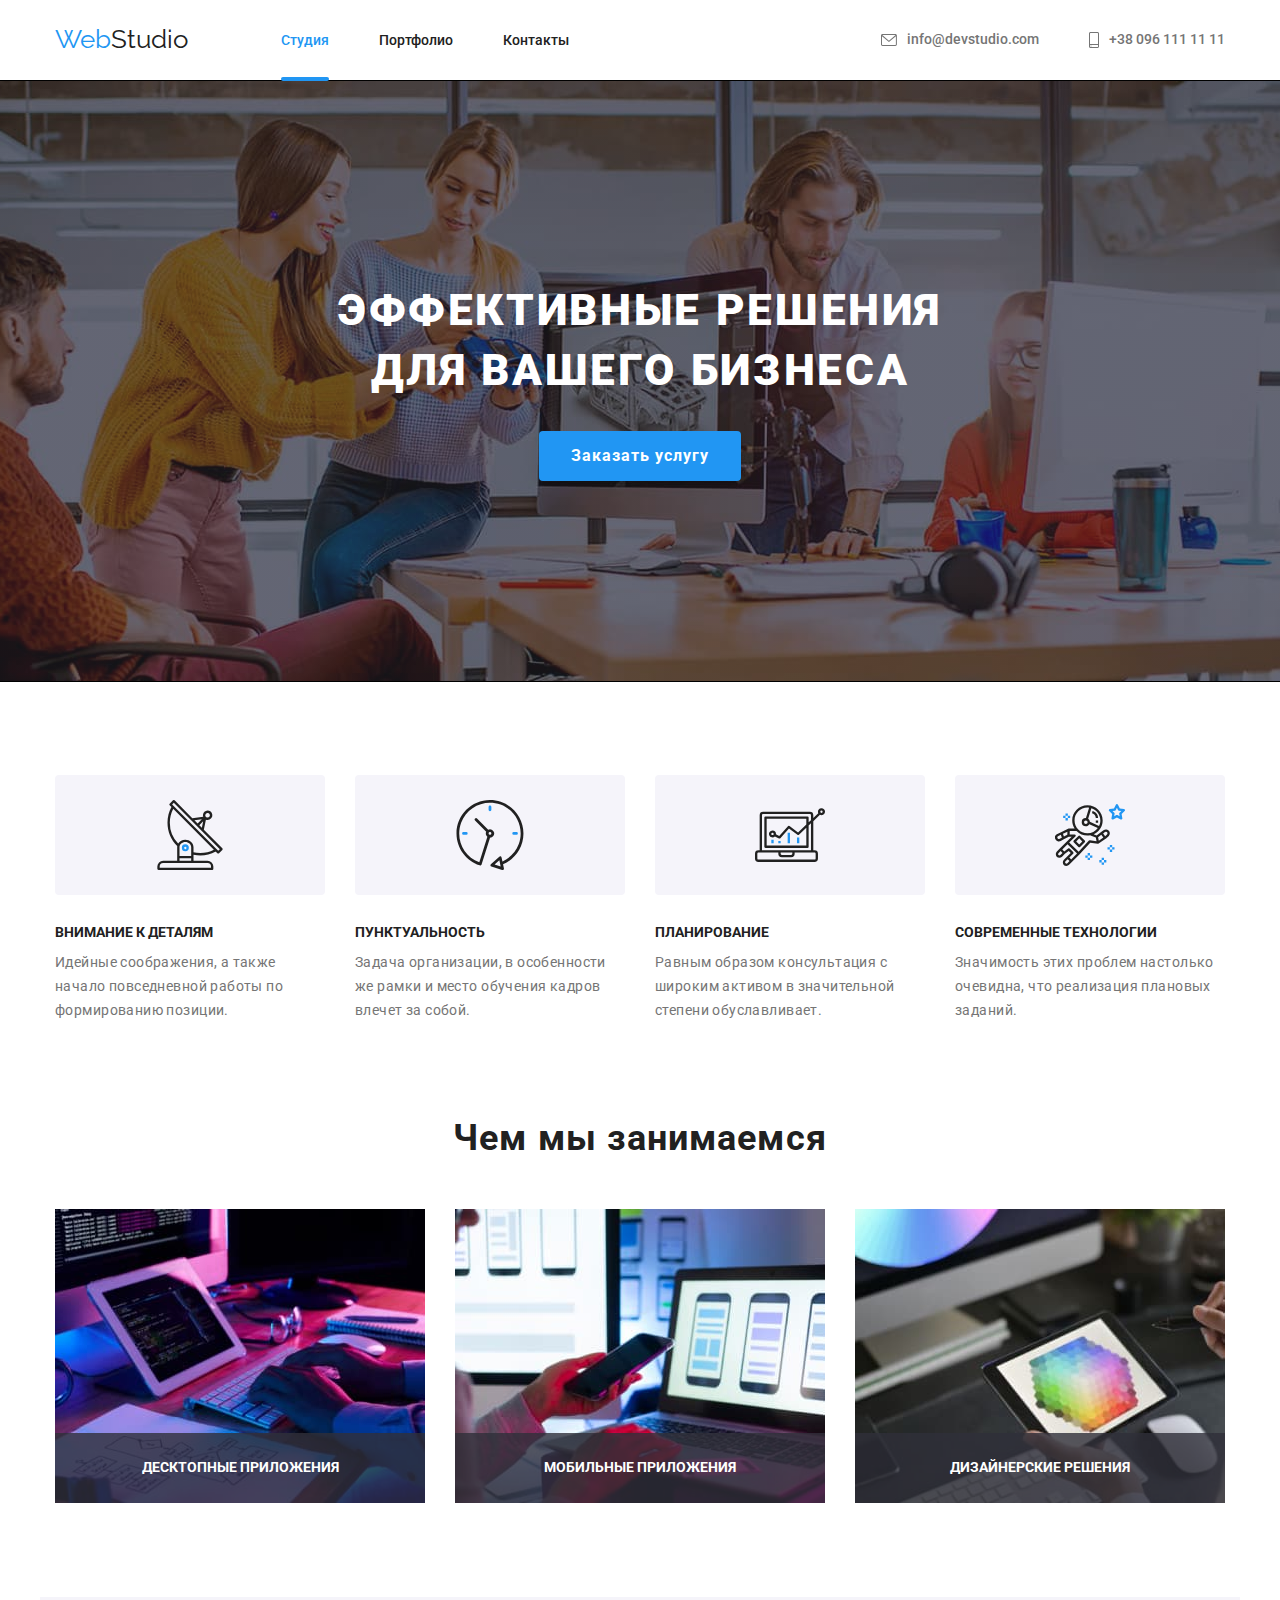
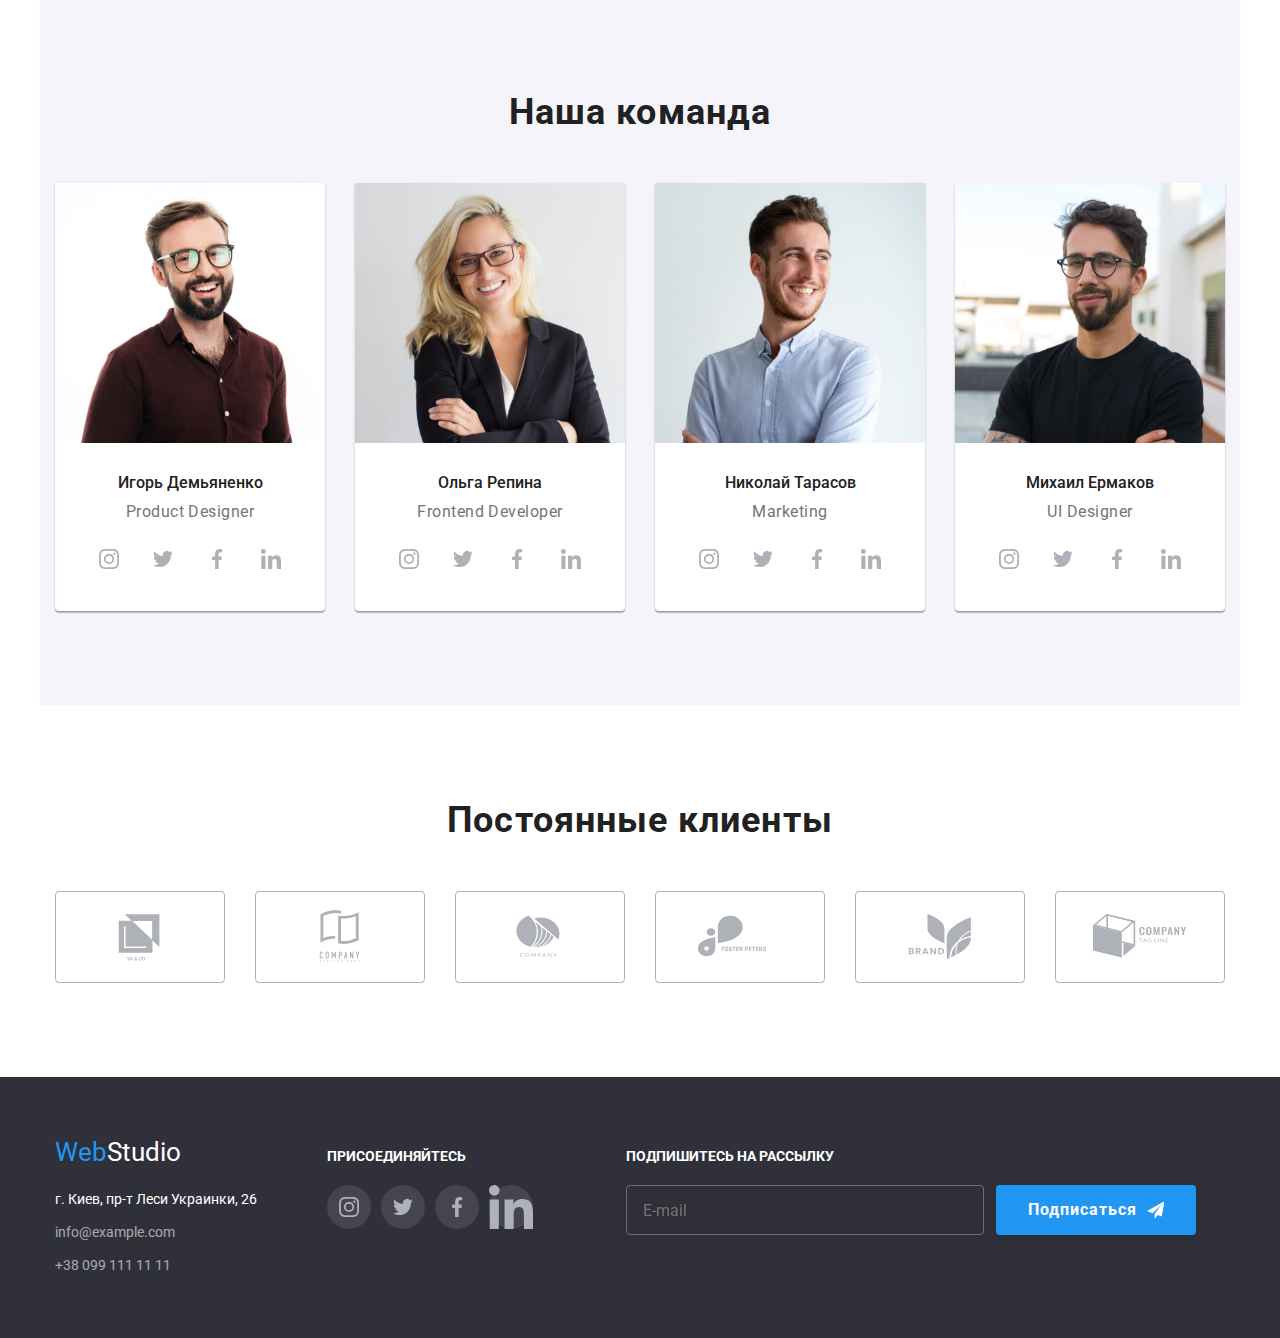
==== commit 0c71c0be: "igormos1" ====
--- a/index.html
+++ b/index.html
@@ -415,7 +415,7 @@
                     </li>
                     <li class="socials__item socials__item--footer">
                         <a href="#" class="socials__link socials__link--footer">
-                            <svg class="socials__icon">
+                            <svg class="socials__iconе">
                                 <use href="./images/sprite.svg#icon-linkedin"></use>
                             </svg>
                         </a>
--- a/css/main.min.css
+++ b/css/main.min.css
@@ -1,2 +1,2 @@
-/*! modern-normalize v1.1.0 | MIT License | https://github.com/sindresorhus/modern-normalize */*,::before,::after{-webkit-box-sizing:border-box;box-sizing:border-box}html{line-height:1.15;-webkit-text-size-adjust:100%;-moz-tab-size:4;-o-tab-size:4;tab-size:4}body{margin:0;font-family:system-ui,-apple-system,"Segoe UI",Roboto,Helvetica,Arial,sans-serif,"Apple Color Emoji","Segoe UI Emoji"}hr{height:0;color:inherit}abbr[title]{-webkit-text-decoration:underline dotted;text-decoration:underline dotted}b,strong{font-weight:bolder}code,kbd,samp,pre{font-family:ui-monospace, SFMono-Regular, Consolas, 'Liberation Mono', Menlo, monospace;font-size:1em}small{font-size:80%}sub,sup{font-size:75%;line-height:0;position:relative;vertical-align:baseline}sub{bottom:-0.25em}sup{top:-0.5em}table{text-indent:0;border-color:inherit}button,input,optgroup,select,textarea{font-family:inherit;font-size:100%;line-height:1.15;margin:0}button,select{text-transform:none}button,[type='button'],[type='reset'],[type='submit']{-webkit-appearance:button}::-moz-focus-inner{border-style:none;padding:0}:-moz-focusring{outline:1px dotted ButtonText}:-moz-ui-invalid{box-shadow:none}legend{padding:0}progress{vertical-align:baseline}::-webkit-inner-spin-button,::-webkit-outer-spin-button{height:auto}[type='search']{-webkit-appearance:textfield;outline-offset:-2px}::-webkit-search-decoration{-webkit-appearance:none}::-webkit-file-upload-button{-webkit-appearance:button;font:inherit}summary{display:list-item}html{-webkit-box-sizing:border-box;box-sizing:border-box}img{display:block;max-width:100%;height:auto}body{color:#757575;background-color:#fff;font-family:"Roboto",sans-serif}.container{width:1200px;padding-right:15px;padding-left:15px;margin-right:auto;margin-left:auto}a{display:block}*,*::before,*::after{-webkit-box-sizing:inherit;box-sizing:inherit}.list{list-style:none;padding:0;margin:0}.overlay{max-width:1600px;height:600px;margin-right:auto;margin-left:auto;background-image:-webkit-gradient(linear, left top, right top, from(rgba(47,48,58,0.4)), to(rgba(47,48,58,0.4))),url(../images/hero.jpg);background-image:linear-gradient(to right, rgba(47,48,58,0.4), rgba(47,48,58,0.4)),url(../images/hero.jpg);background-position:center;background-size:cover;outline:1px solid black}.visually-hidden{position:absolute;clip:rect(0 0 0 0);width:1px;height:1px;margin:-1px;margin-top:0}.page-header{background-color:#fff;border-bottom:1px solid #ececec;display:-webkit-box;display:-ms-flexbox;display:flex;-webkit-box-align:center;-ms-flex-align:center;align-items:center;-webkit-box-pack:justify;-ms-flex-pack:justify;justify-content:space-between}.nav__container{display:-webkit-box;display:-ms-flexbox;display:flex;-webkit-box-align:center;-ms-flex-align:center;align-items:center}.nav__logo{display:block;padding:24px 0 25px 0;text-decoration:none}.nav__logoweb{color:#2196f3;font-family:"Raleway",sans-serif;font-size:26px;line-height:1.19;text-decoration:none}.nav__logostudio{color:#212121;font-family:"Raleway",sans-serif;font-size:26px;line-height:1.19;text-decoration:none}.site-nav{display:-webkit-box;display:-ms-flexbox;display:flex;margin-left:93px}.site-nav__item{position:relative;bottom:-1px}.site-nav__item:not(:last-child){margin-right:50px}.site-nav__link{display:block;padding:32px 0;font-weight:500;font-size:14px;line-height:1.14;text-decoration:none;-webkit-transition:color 250ms cubic-bezier(0.4, 0, 0.2, 1);transition:color 250ms cubic-bezier(0.4, 0, 0.2, 1);color:#212121}.site-nav__link:hover,.site-nav__link:focus{color:#2196f3}.site-nav__link--current{color:#2196f3}.site-nav__link--current::after{content:'';position:absolute;display:block;width:100%;height:4px;background-color:#2196f3;border-radius:2px;bottom:0}.auth__container{display:-webkit-box;display:-ms-flexbox;display:flex}.auth-nav{display:-webkit-box;display:-ms-flexbox;display:flex}.auth-nav__item{display:-webkit-box;display:-ms-flexbox;display:flex;-webkit-box-pack:center;-ms-flex-pack:center;justify-content:center;-webkit-box-align:center;-ms-flex-align:center;align-items:center;cursor:pointer}.auth-nav__item:not(:first-child){margin-left:50px}.auth-nav__link{display:block;padding:32px 0;font-weight:500;font-size:14px;line-height:1.14;text-decoration:none;-webkit-transition:color 250ms cubic-bezier(0.4, 0, 0.2, 1);transition:color 250ms cubic-bezier(0.4, 0, 0.2, 1);color:#757575}.auth-nav__link:hover,.auth-nav__link:focus{color:#2196f3}.auth-nav__envelope{width:16px;height:12px;fill:currentColor;vertical-align:middle}.auth-nav__smartphone{width:10px;height:16px;fill:currentColor;vertical-align:middle}.auth-nav__envelope,.auth-nav__smartphone{margin-right:10px}.page-hero{background-color:#2f303a;text-align:center;padding-bottom:200px;padding-top:200px}.page-hero__title{color:#fff;font-weight:900;font-size:44px;line-height:1.36;text-align:center;letter-spacing:0.06em;text-transform:uppercase;margin:0;padding:0;padding-bottom:30px}.page-hero__button{color:#fff;background-color:#2196f3;font-weight:bold;font-size:16px;line-height:1.88;display:inline-block;-webkit-box-align:center;-ms-flex-align:center;align-items:center;letter-spacing:0.06em;border-radius:4px;padding:10px 32px;border:0;-webkit-box-shadow:0px 4px 4px rgba(0,0,0,0.15);box-shadow:0px 4px 4px rgba(0,0,0,0.15);cursor:pointer;height:50px}.modal__button-data{position:absolute;width:30px;height:30px;top:8px;right:8px;border-radius:50%;-webkit-box-align:center;-ms-flex-align:center;align-items:center;background-color:#fff;border:1px solid rgba(0,0,0,0.1);-webkit-box-sizing:border-box;box-sizing:border-box;cursor:pointer;-webkit-transition:fill 250ms cubic-bezier(0.4, 0, 0.2, 1),background 250ms cubic-bezier(0.4, 0, 0.2, 1);transition:fill 250ms cubic-bezier(0.4, 0, 0.2, 1),background 250ms cubic-bezier(0.4, 0, 0.2, 1)}.modal__button-data:hover,.modal__button-data:focus{fill:#ffffff;background:#2196f3}.modal__button-close{width:14px;height:14px;display:-webkit-box;display:-ms-flexbox;display:flex;-webkit-box-pack:center;-ms-flex-pack:center;justify-content:center;-webkit-box-align:center;-ms-flex-align:center;align-items:center}.page-hero__button-modal{margin-top:30px}.subscribe__button{color:#fff;background-color:#2196f3;font-weight:bold;font-size:16px;line-height:1.88;display:inline-block;-webkit-box-align:center;-ms-flex-align:center;align-items:center;letter-spacing:0.06em;border-radius:4px;padding:10px 32px;border:0;-webkit-box-shadow:0px 4px 4px rgba(0,0,0,0.15);box-shadow:0px 4px 4px rgba(0,0,0,0.15);cursor:pointer;height:50px}.backdrop{position:fixed;top:0;left:0;width:100%;height:100%;background-color:rgba(0,0,0,0.2);opacity:1;z-index:2;-webkit-transition:opacity 250ms cubic-bezier(0.4, 0, 0.2, 1);transition:opacity 250ms cubic-bezier(0.4, 0, 0.2, 1)}.backdrop.is-hidden{opacity:0;pointer-events:none;visibility:initial}.modal{position:absolute;top:50%;left:50%;-webkit-transform:translate(-50%, -50%);transform:translate(-50%, -50%);min-height:581px;min-width:528px;background:#fff;-webkit-box-shadow:0px 1px 3px rgba(0,0,0,0.12),0px 1px 1px rgba(0,0,0,0.14),0px 2px 1px rgba(0,0,0,0.2);box-shadow:0px 1px 3px rgba(0,0,0,0.12),0px 1px 1px rgba(0,0,0,0.14),0px 2px 1px rgba(0,0,0,0.2);border-radius:4px;padding:40px}.modal__field{display:-webkit-box;display:-ms-flexbox;display:flex;-webkit-box-align:center;-ms-flex-align:center;align-items:center}.modal__checkbox{position:absolute;width:1px;height:1px;margin:-1px;border:0;padding:0;clip:rect(0 0 0 0);overflow:hidden}.modal__icon{display:inline-block;width:15px;height:15px;margin-right:5px;border:2px solid #2a2a2a;border-radius:4px;-webkit-transition:-webkit-transform 250ms linear;transition:-webkit-transform 250ms linear;transition:transform 250ms linear;transition:transform 250ms linear, -webkit-transform 250ms linear}.modal__checkbox:checked+.modal__icon{-webkit-transform:scale(1.2);transform:scale(1.2);border-color:transparent;background-color:#2196f3;background-image:url("../images/full-check.svg");background-size:contain;background-origin:border-box}.modal__label{font-size:14px;line-height:1.7;-webkit-transition:-webkit-transform 250ms linear;transition:-webkit-transform 250ms linear;transition:transform 250ms linear;transition:transform 250ms linear, -webkit-transform 250ms linear}.modal__link{color:#2196f3;font-size:14px;line-height:1.7;margin-left:3px}.form__title{font-weight:bold;font-size:20px;line-height:1.15;text-align:center;letter-spacing:0.03em;color:#212121;margin:0;padding:0;margin-bottom:12px}.inputs{position:relative;text-align:left;margin:0;padding:0}.inputs:not(:last-child){margin-bottom:10px}.inputs__name{font-size:12px;line-height:1.17;letter-spacing:0.01em;display:-webkit-box;display:-ms-flexbox;display:flex;-webkit-box-orient:vertical;-webkit-box-direction:normal;-ms-flex-direction:column;flex-direction:column;color:#757575}.inputs__form{margin-top:4px;-webkit-transition:fill 250ms cubic-bezier(0.4, 0, 0.2, 1),border 250ms cubic-bezier(0.4, 0, 0.2, 1);transition:fill 250ms cubic-bezier(0.4, 0, 0.2, 1),border 250ms cubic-bezier(0.4, 0, 0.2, 1)}.inputs__text{position:relative;height:40px;width:100%;border:1px solid rgba(33,33,33,0.2);-webkit-box-sizing:border-box;box-sizing:border-box;border-radius:4px;padding:12px 16px;padding-left:42px}.inputs__form:focus-within>.inputs__icon{fill:#2196f3}.inputs__form:focus-within>.inputs__text{border:1px solid #2196f3;outline:none}.inputs__icon{fill:#212121;position:absolute;width:18px;height:18px;left:15px;top:29px;-webkit-transition:fill 250ms cubic-bezier(0.4, 0, 0.2, 1);transition:fill 250ms cubic-bezier(0.4, 0, 0.2, 1)}.inputs__placeholder{padding:12px 16px;font-size:12px;line-height:1.17;letter-spacing:0.01em;height:120px;width:448px}.inputs__form:focus-within>.inputs__placeholder{border:1px solid #2196f3;outline:none}.inputs textarea::-webkit-input-placeholder{color:rgba(117,117,117,0.5)}.inputs textarea:-ms-input-placeholder{color:rgba(117,117,117,0.5)}.inputs textarea::-ms-input-placeholder{color:rgba(117,117,117,0.5)}.inputs textarea::placeholder{color:rgba(117,117,117,0.5)}.benefits{margin:0;padding:94px 0}.benefits__container{width:1200px;margin-top:0;padding-right:15px;padding-left:15px;margin-right:auto;margin-left:auto}.benefits__list{list-style:none;display:-webkit-box;display:-ms-flexbox;display:flex;-webkit-box-pack:center;-ms-flex-pack:center;justify-content:center;margin:0;padding:0}.benefits__item{width:270px}.benefits__item:not(:last-child){margin-right:30px}.benefits__meta{width:270px;height:120px;background-color:#f5f4fa;margin-bottom:30px;border-radius:4px;padding:0;border:none;display:-webkit-box;display:-ms-flexbox;display:flex;-webkit-box-pack:center;-ms-flex-pack:center;justify-content:center;-webkit-box-align:center;-ms-flex-align:center;align-items:center}.benefits__icon{width:70px;height:70px}.benefits__title{color:#212121;font-weight:bold;font-size:14px;line-height:1.14;text-transform:uppercase;display:block;margin:0;padding:0}.benefits__text{font-size:14px;line-height:1.71;letter-spacing:0.03em;margin:0;padding:0;margin-top:10px}.product__section{width:1200px;padding-right:15px;padding-left:15px;margin-right:auto;margin-left:auto;display:block;padding-bottom:94px}.product__title{color:#212121;font-weight:bold;font-size:36px;line-height:1.17;text-align:center;letter-spacing:0.03em;margin:0;padding:0}.product__list{list-style:none;-webkit-box-pack:center;-ms-flex-pack:center;justify-content:center;margin:0;padding:0;display:-webkit-box;display:-ms-flexbox;display:flex;margin-top:50px}.product__item:not(:last-child){margin-right:30px}.product__image{position:relative;margin:0;padding:0;z-index:1}.product__meta{position:absolute;background-color:rgba(47,48,58,0.8);width:370px;height:70px;-webkit-box-align:center;-ms-flex-align:center;align-items:center;text-align:center;bottom:0;left:0;display:-webkit-box;display:-ms-flexbox;display:flex;-webkit-box-pack:center;-ms-flex-pack:center;justify-content:center}.product__name{color:#fff;font-weight:bold;font-size:14px;line-height:1.14;padding:0}.team{background-color:#f5f4fa;padding-bottom:94px;padding-top:94px}.team__list{list-style:none;display:-webkit-box;display:-ms-flexbox;display:flex;-webkit-box-pack:center;-ms-flex-pack:center;justify-content:center;padding:0;margin:0;padding-top:50px}.team__item{background-color:#fff;-webkit-box-shadow:0px 1px 3px rgba(0,0,0,0.12),0px 1px 1px rgba(0,0,0,0.14),0px 2px 1px rgba(0,0,0,0.2);box-shadow:0px 1px 3px rgba(0,0,0,0.12),0px 1px 1px rgba(0,0,0,0.14),0px 2px 1px rgba(0,0,0,0.2);border-radius:0px 0px 4px 4px}.team__item:not(:last-child){margin-right:30px}.team__name-title{color:#212121;font-weight:500;font-size:16px;line-height:1.19;margin:0;padding:0}.team__name{display:block;text-align:center;padding-bottom:10px}.team__info{padding:30px 0}.team__position{font-size:16px;line-height:1.19;letter-spacing:0.03em;color:#757575;background-color:#fff;text-align:center;margin:0}.team__profession{display:block;text-align:center}.socials__list{list-style:none;display:-webkit-box;display:-ms-flexbox;display:flex;-webkit-box-pack:center;-ms-flex-pack:center;justify-content:center;-webkit-box-align:center;-ms-flex-align:center;align-items:center;cursor:pointer;padding:0;margin:0;margin-top:16px}.socials__icon{width:20px;height:20px}.socials__item:not(:last-child){margin-right:10px}.socials__link{width:44px;height:44px;display:-webkit-box;display:-ms-flexbox;display:flex;-webkit-box-pack:center;-ms-flex-pack:center;justify-content:center;-webkit-box-align:center;-ms-flex-align:center;align-items:center;cursor:pointer;fill:#afb1b8;border-radius:50%;-webkit-transition:fill 250ms cubic-bezier(0.4, 0, 0.2, 1),background 250ms cubic-bezier(0.4, 0, 0.2, 1);transition:fill 250ms cubic-bezier(0.4, 0, 0.2, 1),background 250ms cubic-bezier(0.4, 0, 0.2, 1)}.socials__link:hover,.socials__link:focus{fill:#fff;background:#2196f3}.clients__list{list-style:none;display:-webkit-box;display:-ms-flexbox;display:flex;-webkit-box-pack:center;-ms-flex-pack:center;justify-content:center;margin:0;padding:0}.clients__title{color:#212121;font-weight:bold;font-size:36px;line-height:1.17;text-align:center;letter-spacing:0.03em;margin:0;padding:0}.clients{padding-bottom:94px;padding-top:94px}.clients__title{margin-bottom:50px}.clients__link{fill:#afb1b8;width:170px;height:92px;border:1px solid #afb1b8;-webkit-box-sizing:border-box;box-sizing:border-box;border-radius:4px;padding:0;display:-webkit-box;display:-ms-flexbox;display:flex;-webkit-box-pack:center;-ms-flex-pack:center;justify-content:center;-webkit-box-align:center;-ms-flex-align:center;align-items:center;cursor:pointer;-webkit-transition:fill 250ms cubic-bezier(0.4, 0, 0.2, 1),border 250ms cubic-bezier(0.4, 0, 0.2, 1);transition:fill 250ms cubic-bezier(0.4, 0, 0.2, 1),border 250ms cubic-bezier(0.4, 0, 0.2, 1)}.clients__link:hover{fill:#2196f3;border:1px solid #2196f3}.clients__logo{width:106px;height:60px}.clients__item:not(:last-child){margin-right:30px}.page-footer__logoweb{color:#2196f3;font-family:var(--logo-font);font-size:26px;line-height:1.19;text-decoration:none}.page-footer{background-color:#2f303a;padding:60px 0;text-decoration:none}.page-footer__logo{display:block;margin:0 0 20px 0;padding:0;text-decoration:none}.page-footer__logostudio{color:#fff;font-size:26px;text-decoration:none}.page-footer__meta{display:-webkit-box;display:-ms-flexbox;display:flex;-webkit-box-align:baseline;-ms-flex-align:baseline;align-items:baseline}.page-footer__title{color:#fff;font-weight:bold;font-size:14px;line-height:1.14;text-transform:uppercase;display:block;margin:0;padding:0;margin-bottom:20px}.socials__link--footer{background-color:rgba(255,255,255,0.1);-webkit-transition:fill 250ms cubic-bezier(0.4, 0, 0.2, 1),background 250ms cubic-bezier(0.4, 0, 0.2, 1);transition:fill 250ms cubic-bezier(0.4, 0, 0.2, 1),background 250ms cubic-bezier(0.4, 0, 0.2, 1)}.socials__link--footer:focus,.socials__link--footer:hover{fill:#fff;background:#2196f3}.socials__item--footer:not(:last-child){margin-right:10px}.page-footer__socials{list-style:none;cursor:pointer;padding:0;margin:0;margin-left:70px}.page-footer__subscribe{margin-left:93px}.subscribe__meta{display:-webkit-box;display:-ms-flexbox;display:flex}.subscribe__input{position:relative;width:358px;height:50px;border:1px solid rgba(255,255,255,0.3);-webkit-box-sizing:border-box;box-sizing:border-box;-webkit-filter:drop-shadow(0px 4px 4px rgba(0,0,0,0.15));filter:drop-shadow(0px 4px 4px rgba(0,0,0,0.15));border-radius:4px;background-color:var(--second-bg-color);margin-right:12px;padding:15px 16px;color:#fff}.subscribe__button{display:-webkit-box;display:-ms-flexbox;display:flex;width:200px}.subscribe__icon{width:24px;height:24px;margin-left:10px}.address__map{color:#fff;font-size:14px;line-height:1.71;text-decoration:none;font-style:normal;display:block}.address__email{font-size:14px;line-height:1.71;color:rgba(255,255,255,0.6);text-decoration:none;font-style:normal;display:block;-webkit-transition:color 250ms cubic-bezier(0.4, 0, 0.2, 1);transition:color 250ms cubic-bezier(0.4, 0, 0.2, 1)}.address__email:hover,.address__email:focus{color:#2196f3}.address__element:not(:last-child){margin-bottom:9px}.address__tel{font-size:14px;line-height:1.71;color:rgba(255,255,255,0.6);text-decoration:none;font-style:normal;display:block;margin:0;padding:0;-webkit-transition:color 250ms cubic-bezier(0.4, 0, 0.2, 1);transition:color 250ms cubic-bezier(0.4, 0, 0.2, 1)}.address__tel:hover,.address__tel:focus{color:#2196f3}.address__list{list-style:none;padding:0;margin:0}.portfolio{padding-bottom:94px;padding-top:94px}.card-set__list{list-style:none;display:-webkit-box;display:-ms-flexbox;display:flex;-ms-flex-wrap:wrap;flex-wrap:wrap;padding:0;margin:0;margin-left:-30px;margin-top:-50px}.card-set__image{position:relative;overflow:hidden}.card-set__image::before{background-color:rgba(33,150,243,0.9)}.card-set__image::before{display:inline-block;content:'';position:absolute;top:0;left:0;width:100%;height:100%;-webkit-transform:translateY(100%);transform:translateY(100%);-webkit-transition:-webkit-transform 250ms cubic-bezier(0.4, 0, 0.2, 1);transition:-webkit-transform 250ms cubic-bezier(0.4, 0, 0.2, 1);transition:transform 250ms cubic-bezier(0.4, 0, 0.2, 1);transition:transform 250ms cubic-bezier(0.4, 0, 0.2, 1), -webkit-transform 250ms cubic-bezier(0.4, 0, 0.2, 1)}.card-set__text{display:inline-block;content:'';position:absolute;top:0;left:0;width:100%;height:100%;-webkit-transform:translateY(100%);transform:translateY(100%);-webkit-transition:-webkit-transform 250ms cubic-bezier(0.4, 0, 0.2, 1);transition:-webkit-transform 250ms cubic-bezier(0.4, 0, 0.2, 1);transition:transform 250ms cubic-bezier(0.4, 0, 0.2, 1);transition:transform 250ms cubic-bezier(0.4, 0, 0.2, 1), -webkit-transform 250ms cubic-bezier(0.4, 0, 0.2, 1);padding:63px 24px;font-family:Roboto;font-style:normal;font-weight:normal;font-size:18px;line-height:1.56;letter-spacing:0.03em;color:#fff;opacity:0}.card-set__link{text-decoration:none;-webkit-transition:-webkit-box-shadow 250ms cubic-bezier(0.4, 0, 0.2, 1);transition:-webkit-box-shadow 250ms cubic-bezier(0.4, 0, 0.2, 1);transition:box-shadow 250ms cubic-bezier(0.4, 0, 0.2, 1);transition:box-shadow 250ms cubic-bezier(0.4, 0, 0.2, 1), -webkit-box-shadow 250ms cubic-bezier(0.4, 0, 0.2, 1)}.card-set__link:hover,.card-set__link:focus{-webkit-box-shadow:0px 1px 1px rgba(0,0,0,0.12),0px 4px 4px rgba(0,0,0,0.06),1px 4px 6px rgba(0,0,0,0.16);box-shadow:0px 1px 1px rgba(0,0,0,0.12),0px 4px 4px rgba(0,0,0,0.06),1px 4px 6px rgba(0,0,0,0.16)}.card-set__link:hover .card-set__image::before{-webkit-transform:translateY(0);transform:translateY(0)}.card-set__link:hover .card-set__image::before,.card-set__link:focus .card-set__image::before{opacity:1;-webkit-transform:translateY(0);transform:translateY(0);-webkit-transition:-webkit-transform 250ms cubic-bezier(0.4, 0, 0.2, 1);transition:-webkit-transform 250ms cubic-bezier(0.4, 0, 0.2, 1);transition:transform 250ms cubic-bezier(0.4, 0, 0.2, 1);transition:transform 250ms cubic-bezier(0.4, 0, 0.2, 1), -webkit-transform 250ms cubic-bezier(0.4, 0, 0.2, 1)}.card-set__item{width:370px;border:1px solid #eeeeee;-webkit-box-sizing:border-box;box-sizing:border-box;margin-left:30px;margin-top:50px;-ms-flex-preferred-size:calc((100% - 90px) / 3);flex-basis:calc((100% - 90px) / 3)}.card-set__item:hover .card-set__text,.card-set__item:focus .card-set__text{opacity:1;-webkit-transform:translateY(0);transform:translateY(0);-webkit-transition:-webkit-transform 250ms cubic-bezier(0.4, 0, 0.2, 1);transition:-webkit-transform 250ms cubic-bezier(0.4, 0, 0.2, 1);transition:transform 250ms cubic-bezier(0.4, 0, 0.2, 1);transition:transform 250ms cubic-bezier(0.4, 0, 0.2, 1), -webkit-transform 250ms cubic-bezier(0.4, 0, 0.2, 1)}.card-set__info{padding:20px 0 20px 24px}.info__meta{padding-bottom:4px}.info__name{color:#212121;font-weight:bold;font-size:18px;line-height:2;text-decoration:none;margin:0;padding:0}.info__text{color:#757575;font-size:16px;line-height:1.88;text-decoration:none;padding:0;margin:0}.filter{list-style:none;display:-webkit-box;display:-ms-flexbox;display:flex;-webkit-box-pack:center;-ms-flex-pack:center;justify-content:center;margin:0;padding:0;padding-bottom:50px}.filter__item{-webkit-transition:-webkit-box-shadow 250ms cubic-bezier(0.4, 0, 0.2, 1);transition:-webkit-box-shadow 250ms cubic-bezier(0.4, 0, 0.2, 1);transition:box-shadow 250ms cubic-bezier(0.4, 0, 0.2, 1);transition:box-shadow 250ms cubic-bezier(0.4, 0, 0.2, 1), -webkit-box-shadow 250ms cubic-bezier(0.4, 0, 0.2, 1)}.filter__item:not(:last-child){margin-right:8px}.filter__item:hover,.filter__item:focus{-webkit-box-shadow:0px 3px 1px rgba(0,0,0,0.1),0px 1px 2px rgba(0,0,0,0.08),0px 2px 2px rgba(0,0,0,0.12);box-shadow:0px 3px 1px rgba(0,0,0,0.1),0px 1px 2px rgba(0,0,0,0.08),0px 2px 2px rgba(0,0,0,0.12)}.filter__buttons{cursor:pointer;font-weight:500;font-size:16px;line-height:1.88;display:block;-webkit-box-align:center;-ms-flex-align:center;align-items:center;text-align:center;border-radius:4px;padding:6px 22px;border:0;background-color:#f5f4fa;color:#212121;-webkit-transition:background-color 250ms cubic-bezier(0.4, 0, 0.2, 1);transition:background-color 250ms cubic-bezier(0.4, 0, 0.2, 1)}.filter__buttons:hover,.filter__buttons:focus{background-color:#2196f3;color:#fff;-webkit-box-shadow:0px 3px 1px rgba(0,0,0,0.1),0px 1px 2px rgba(0,0,0,0.08),0px 2px 2px rgba(0,0,0,0.12);box-shadow:0px 3px 1px rgba(0,0,0,0.1),0px 1px 2px rgba(0,0,0,0.08),0px 2px 2px rgba(0,0,0,0.12)}.filter__buttons--active{color:#fff;background-color:#2196f3}.filter__buttons--active:active{color:#fff;background-color:#2196f3}
+/*! modern-normalize v1.1.0 | MIT License | https://github.com/sindresorhus/modern-normalize */*,::before,::after{-webkit-box-sizing:border-box;box-sizing:border-box}html{line-height:1.15;-webkit-text-size-adjust:100%;-moz-tab-size:4;-o-tab-size:4;tab-size:4}body{margin:0;font-family:system-ui,-apple-system,"Segoe UI",Roboto,Helvetica,Arial,sans-serif,"Apple Color Emoji","Segoe UI Emoji"}hr{height:0;color:inherit}abbr[title]{-webkit-text-decoration:underline dotted;text-decoration:underline dotted}b,strong{font-weight:bolder}code,kbd,samp,pre{font-family:ui-monospace, SFMono-Regular, Consolas, 'Liberation Mono', Menlo, monospace;font-size:1em}small{font-size:80%}sub,sup{font-size:75%;line-height:0;position:relative;vertical-align:baseline}sub{bottom:-0.25em}sup{top:-0.5em}table{text-indent:0;border-color:inherit}button,input,optgroup,select,textarea{font-family:inherit;font-size:100%;line-height:1.15;margin:0}button,select{text-transform:none}button,[type='button'],[type='reset'],[type='submit']{-webkit-appearance:button}::-moz-focus-inner{border-style:none;padding:0}:-moz-focusring{outline:1px dotted ButtonText}:-moz-ui-invalid{box-shadow:none}legend{padding:0}progress{vertical-align:baseline}::-webkit-inner-spin-button,::-webkit-outer-spin-button{height:auto}[type='search']{-webkit-appearance:textfield;outline-offset:-2px}::-webkit-search-decoration{-webkit-appearance:none}::-webkit-file-upload-button{-webkit-appearance:button;font:inherit}summary{display:list-item}html{-webkit-box-sizing:border-box;box-sizing:border-box}img{display:block;max-width:100%;height:auto}body{color:#757575;background-color:#fff;font-family:"Roboto",sans-serif}.container{width:1200px;padding-right:15px;padding-left:15px;margin-right:auto;margin-left:auto}a{display:block}*,*::before,*::after{-webkit-box-sizing:inherit;box-sizing:inherit}.list{list-style:none;padding:0;margin:0}.overlay{max-width:1600px;height:600px;margin-right:auto;margin-left:auto;background-image:-webkit-gradient(linear, left top, right top, from(rgba(47,48,58,0.4)), to(rgba(47,48,58,0.4))),url(../images/hero.jpg);background-image:linear-gradient(to right, rgba(47,48,58,0.4), rgba(47,48,58,0.4)),url(../images/hero.jpg);background-position:center;background-size:cover;outline:1px solid black}.visually-hidden{position:absolute;clip:rect(0 0 0 0);width:1px;height:1px;margin:-1px;margin-top:0}.page-header{background-color:#fff;border-bottom:1px solid #ececec;display:-webkit-box;display:-ms-flexbox;display:flex;-webkit-box-align:center;-ms-flex-align:center;align-items:center;-webkit-box-pack:justify;-ms-flex-pack:justify;justify-content:space-between}.nav__container{display:-webkit-box;display:-ms-flexbox;display:flex;-webkit-box-align:center;-ms-flex-align:center;align-items:center}.nav__logo{display:block;padding:24px 0 25px 0;text-decoration:none}.nav__logoweb{color:#2196f3;font-family:"Raleway",sans-serif;font-size:26px;line-height:1.19;text-decoration:none}.nav__logostudio{color:#212121;font-family:"Raleway",sans-serif;font-size:26px;line-height:1.19;text-decoration:none}.site-nav{display:-webkit-box;display:-ms-flexbox;display:flex;margin-left:93px}.site-nav__item{position:relative;bottom:-1px}.site-nav__item:not(:last-child){margin-right:50px}.site-nav__link{display:block;padding:32px 0;font-weight:500;font-size:14px;line-height:1.14;text-decoration:none;-webkit-transition:color 250ms cubic-bezier(0.4, 0, 0.2, 1);transition:color 250ms cubic-bezier(0.4, 0, 0.2, 1);color:#212121}.site-nav__link:hover,.site-nav__link:focus{color:#2196f3}.site-nav__link--current{color:#2196f3}.site-nav__link--current::after{content:'';position:absolute;display:block;width:100%;height:4px;background-color:#2196f3;border-radius:2px;bottom:0}.auth__container{display:-webkit-box;display:-ms-flexbox;display:flex}.auth-nav{display:-webkit-box;display:-ms-flexbox;display:flex}.auth-nav__item{display:-webkit-box;display:-ms-flexbox;display:flex;-webkit-box-pack:center;-ms-flex-pack:center;justify-content:center;-webkit-box-align:center;-ms-flex-align:center;align-items:center;cursor:pointer}.auth-nav__item:not(:first-child){margin-left:50px}.auth-nav__link{display:block;padding:32px 0;font-weight:500;font-size:14px;line-height:1.14;text-decoration:none;-webkit-transition:color 250ms cubic-bezier(0.4, 0, 0.2, 1);transition:color 250ms cubic-bezier(0.4, 0, 0.2, 1);color:#757575}.auth-nav__link:hover,.auth-nav__link:focus{color:#2196f3}.auth-nav__envelope{width:16px;height:12px;fill:currentColor;vertical-align:middle}.auth-nav__smartphone{width:10px;height:16px;fill:currentColor;vertical-align:middle}.auth-nav__envelope,.auth-nav__smartphone{margin-right:10px}.page-hero{background-color:#2f303a;text-align:center;padding-bottom:200px;padding-top:200px}.page-hero__title{color:#fff;font-weight:900;font-size:44px;line-height:1.36;text-align:center;letter-spacing:0.06em;text-transform:uppercase;margin:0;padding:0;padding-bottom:30px}.page-hero__button{color:#fff;background-color:#2196f3;font-weight:bold;font-size:16px;line-height:1.88;display:inline-block;-webkit-box-align:center;-ms-flex-align:center;align-items:center;letter-spacing:0.06em;border-radius:4px;padding:10px 32px;border:0;-webkit-box-shadow:0px 4px 4px rgba(0,0,0,0.15);box-shadow:0px 4px 4px rgba(0,0,0,0.15);cursor:pointer;height:50px}.modal__button-data{position:absolute;width:30px;height:30px;top:8px;right:8px;border-radius:50%;-webkit-box-align:center;-ms-flex-align:center;align-items:center;background-color:#fff;border:1px solid rgba(0,0,0,0.1);-webkit-box-sizing:border-box;box-sizing:border-box;cursor:pointer;-webkit-transition:fill 250ms cubic-bezier(0.4, 0, 0.2, 1),background 250ms cubic-bezier(0.4, 0, 0.2, 1);transition:fill 250ms cubic-bezier(0.4, 0, 0.2, 1),background 250ms cubic-bezier(0.4, 0, 0.2, 1)}.modal__button-data:hover,.modal__button-data:focus{fill:#ffffff;background:#2196f3}.modal__button-close{width:14px;height:14px;display:-webkit-box;display:-ms-flexbox;display:flex;-webkit-box-pack:center;-ms-flex-pack:center;justify-content:center;-webkit-box-align:center;-ms-flex-align:center;align-items:center}.page-hero__button-modal{margin-top:30px}.subscribe__button{color:#fff;background-color:#2196f3;font-weight:bold;font-size:16px;line-height:1.88;display:inline-block;-webkit-box-align:center;-ms-flex-align:center;align-items:center;letter-spacing:0.06em;border-radius:4px;padding:10px 32px;border:0;-webkit-box-shadow:0px 4px 4px rgba(0,0,0,0.15);box-shadow:0px 4px 4px rgba(0,0,0,0.15);cursor:pointer;height:50px}.backdrop{position:fixed;top:0;left:0;width:100%;height:100%;background-color:rgba(0,0,0,0.2);opacity:1;z-index:2;-webkit-transition:opacity 250ms cubic-bezier(0.4, 0, 0.2, 1);transition:opacity 250ms cubic-bezier(0.4, 0, 0.2, 1)}.backdrop.is-hidden{opacity:0;pointer-events:none;visibility:initial}.modal{position:absolute;top:50%;left:50%;-webkit-transform:translate(-50%, -50%);transform:translate(-50%, -50%);min-height:581px;min-width:528px;background:#fff;-webkit-box-shadow:0px 1px 3px rgba(0,0,0,0.12),0px 1px 1px rgba(0,0,0,0.14),0px 2px 1px rgba(0,0,0,0.2);box-shadow:0px 1px 3px rgba(0,0,0,0.12),0px 1px 1px rgba(0,0,0,0.14),0px 2px 1px rgba(0,0,0,0.2);border-radius:4px;padding:40px}.modal__field{display:-webkit-box;display:-ms-flexbox;display:flex;-webkit-box-align:center;-ms-flex-align:center;align-items:center}.modal__checkbox{position:absolute;width:1px;height:1px;margin:-1px;border:0;padding:0;clip:rect(0 0 0 0);overflow:hidden}.modal__icon{display:inline-block;width:15px;height:15px;margin-right:5px;border:2px solid #2a2a2a;border-radius:4px;-webkit-transition:-webkit-transform 250ms linear;transition:-webkit-transform 250ms linear;transition:transform 250ms linear;transition:transform 250ms linear, -webkit-transform 250ms linear}.modal__checkbox:checked+.modal__icon{-webkit-transform:scale(1.2);transform:scale(1.2);border-color:transparent;background-color:#2196f3;background-image:url("../images/full-check.svg");background-size:contain;background-origin:border-box}.modal__label{font-size:14px;line-height:1.7;-webkit-transition:-webkit-transform 250ms linear;transition:-webkit-transform 250ms linear;transition:transform 250ms linear;transition:transform 250ms linear, -webkit-transform 250ms linear}.modal__link{color:#2196f3;font-size:14px;line-height:1.7;margin-left:3px}.form__title{font-weight:bold;font-size:20px;line-height:1.15;text-align:center;letter-spacing:0.03em;color:#212121;margin:0;padding:0;margin-bottom:12px}.inputs{position:relative;text-align:left;margin:0;padding:0}.inputs:not(:last-child){margin-bottom:10px}.inputs__name{font-size:12px;line-height:1.17;letter-spacing:0.01em;display:-webkit-box;display:-ms-flexbox;display:flex;-webkit-box-orient:vertical;-webkit-box-direction:normal;-ms-flex-direction:column;flex-direction:column;color:#757575}.inputs__form{margin-top:4px;-webkit-transition:fill 250ms cubic-bezier(0.4, 0, 0.2, 1),border 250ms cubic-bezier(0.4, 0, 0.2, 1);transition:fill 250ms cubic-bezier(0.4, 0, 0.2, 1),border 250ms cubic-bezier(0.4, 0, 0.2, 1)}.inputs__text{position:relative;height:40px;width:100%;border:1px solid rgba(33,33,33,0.2);-webkit-box-sizing:border-box;box-sizing:border-box;border-radius:4px;padding:12px 16px;padding-left:42px}.inputs__form:focus-within>.inputs__icon{fill:#2196f3}.inputs__form:focus-within>.inputs__text{border:1px solid #2196f3;outline:none}.inputs__icon{fill:#212121;position:absolute;width:18px;height:18px;left:15px;top:29px;-webkit-transition:fill 250ms cubic-bezier(0.4, 0, 0.2, 1);transition:fill 250ms cubic-bezier(0.4, 0, 0.2, 1)}.inputs__placeholder{padding:12px 16px;font-size:12px;line-height:1.17;letter-spacing:0.01em;height:120px;width:448px}.inputs__form:focus-within>.inputs__placeholder{border:1px solid #2196f3;outline:none}.inputs textarea::-webkit-input-placeholder{color:rgba(117,117,117,0.5)}.inputs textarea:-ms-input-placeholder{color:rgba(117,117,117,0.5)}.inputs textarea::-ms-input-placeholder{color:rgba(117,117,117,0.5)}.inputs textarea::placeholder{color:rgba(117,117,117,0.5)}.benefits{margin:0;padding:94px 0}.benefits__container{width:1200px;margin-top:0;padding-right:15px;padding-left:15px;margin-right:auto;margin-left:auto}.benefits__list{list-style:none;display:-webkit-box;display:-ms-flexbox;display:flex;-webkit-box-pack:center;-ms-flex-pack:center;justify-content:center;margin:0;padding:0}.benefits__item{width:270px}.benefits__item:not(:last-child){margin-right:30px}.benefits__meta{width:270px;height:120px;background-color:#f5f4fa;margin-bottom:30px;border-radius:4px;padding:0;border:none;display:-webkit-box;display:-ms-flexbox;display:flex;-webkit-box-pack:center;-ms-flex-pack:center;justify-content:center;-webkit-box-align:center;-ms-flex-align:center;align-items:center}.benefits__icon{width:70px;height:70px}.benefits__title{color:#212121;font-weight:bold;font-size:14px;line-height:1.14;text-transform:uppercase;display:block;margin:0;padding:0}.benefits__text{font-size:14px;line-height:1.71;letter-spacing:0.03em;margin:0;padding:0;margin-top:10px}.product__section{width:1200px;padding-right:15px;padding-left:15px;margin-right:auto;margin-left:auto;display:block;padding-bottom:94px}.product__title{color:#212121;font-weight:bold;font-size:36px;line-height:1.17;text-align:center;letter-spacing:0.03em;margin:0;padding:0}.product__list{list-style:none;-webkit-box-pack:center;-ms-flex-pack:center;justify-content:center;margin:0;padding:0;display:-webkit-box;display:-ms-flexbox;display:flex;margin-top:50px}.product__item:not(:last-child){margin-right:30px}.product__image{position:relative;margin:0;padding:0;z-index:1}.product__meta{position:absolute;background-color:rgba(47,48,58,0.8);width:370px;height:70px;-webkit-box-align:center;-ms-flex-align:center;align-items:center;text-align:center;bottom:0;left:0;display:-webkit-box;display:-ms-flexbox;display:flex;-webkit-box-pack:center;-ms-flex-pack:center;justify-content:center}.product__name{color:#fff;font-weight:bold;font-size:14px;line-height:1.14;padding:0}.team{background-color:#f5f4fa;padding-bottom:94px;padding-top:94px}.team__list{list-style:none;display:-webkit-box;display:-ms-flexbox;display:flex;-webkit-box-pack:center;-ms-flex-pack:center;justify-content:center;padding:0;margin:0;padding-top:50px}.team__item{background-color:#fff;-webkit-box-shadow:0px 1px 3px rgba(0,0,0,0.12),0px 1px 1px rgba(0,0,0,0.14),0px 2px 1px rgba(0,0,0,0.2);box-shadow:0px 1px 3px rgba(0,0,0,0.12),0px 1px 1px rgba(0,0,0,0.14),0px 2px 1px rgba(0,0,0,0.2);border-radius:0px 0px 4px 4px}.team__item:not(:last-child){margin-right:30px}.team__name-title{color:#212121;font-weight:500;font-size:16px;line-height:1.19;margin:0;padding:0}.team__name{display:block;text-align:center;padding-bottom:10px}.team__info{padding:30px 0}.team__position{font-size:16px;line-height:1.19;letter-spacing:0.03em;color:#757575;background-color:#fff;text-align:center;margin:0}.team__profession{display:block;text-align:center}.socials__list{list-style:none;display:-webkit-box;display:-ms-flexbox;display:flex;-webkit-box-pack:center;-ms-flex-pack:center;justify-content:center;-webkit-box-align:center;-ms-flex-align:center;align-items:center;cursor:pointer;padding:0;margin:0;margin-top:16px}.socials__icon{width:20px;height:20px}.socials__icone{width:20px;height:20px;fill:aliceblue}.socials__item:not(:last-child){margin-right:10px}.socials__link{width:44px;height:44px;display:-webkit-box;display:-ms-flexbox;display:flex;-webkit-box-pack:center;-ms-flex-pack:center;justify-content:center;-webkit-box-align:center;-ms-flex-align:center;align-items:center;cursor:pointer;fill:#afb1b8;border-radius:50%;-webkit-transition:fill 250ms cubic-bezier(0.4, 0, 0.2, 1),background 250ms cubic-bezier(0.4, 0, 0.2, 1);transition:fill 250ms cubic-bezier(0.4, 0, 0.2, 1),background 250ms cubic-bezier(0.4, 0, 0.2, 1)}.socials__link:hover,.socials__link:focus{fill:#fff;background:#2196f3}.socials__link__foot{width:44px;height:44px;display:-webkit-box;display:-ms-flexbox;display:flex;-webkit-box-pack:center;-ms-flex-pack:center;justify-content:center;-webkit-box-align:center;-ms-flex-align:center;align-items:center;cursor:pointer;fill:#ffff;border-radius:50%;-webkit-transition:fill 250ms cubic-bezier(0.4, 0, 0.2, 1),background 250ms cubic-bezier(0.4, 0, 0.2, 1);transition:fill 250ms cubic-bezier(0.4, 0, 0.2, 1),background 250ms cubic-bezier(0.4, 0, 0.2, 1)}.socials__link__foot:hover,.socials__link__foot:focus{fill:#fff;background:#2196f3}.clients__list{list-style:none;display:-webkit-box;display:-ms-flexbox;display:flex;-webkit-box-pack:center;-ms-flex-pack:center;justify-content:center;margin:0;padding:0}.clients__title{color:#212121;font-weight:bold;font-size:36px;line-height:1.17;text-align:center;letter-spacing:0.03em;margin:0;padding:0}.clients{padding-bottom:94px;padding-top:94px}.clients__title{margin-bottom:50px}.clients__link{fill:#afb1b8;width:170px;height:92px;border:1px solid #afb1b8;-webkit-box-sizing:border-box;box-sizing:border-box;border-radius:4px;padding:0;display:-webkit-box;display:-ms-flexbox;display:flex;-webkit-box-pack:center;-ms-flex-pack:center;justify-content:center;-webkit-box-align:center;-ms-flex-align:center;align-items:center;cursor:pointer;-webkit-transition:fill 250ms cubic-bezier(0.4, 0, 0.2, 1),border 250ms cubic-bezier(0.4, 0, 0.2, 1);transition:fill 250ms cubic-bezier(0.4, 0, 0.2, 1),border 250ms cubic-bezier(0.4, 0, 0.2, 1)}.clients__link:hover{fill:#2196f3;border:1px solid #2196f3}.clients__logo{width:106px;height:60px}.clients__item:not(:last-child){margin-right:30px}.page-footer__logoweb{color:#2196f3;font-family:var(--logo-font);font-size:26px;line-height:1.19;text-decoration:none}.page-footer{background-color:#2f303a;padding:60px 0;text-decoration:none}.page-footer__logo{display:block;margin:0 0 20px 0;padding:0;text-decoration:none}.page-footer__logostudio{color:#fff;font-size:26px;text-decoration:none}.page-footer__meta{display:-webkit-box;display:-ms-flexbox;display:flex;-webkit-box-align:baseline;-ms-flex-align:baseline;align-items:baseline}.page-footer__title{color:#fff;font-weight:bold;font-size:14px;line-height:1.14;text-transform:uppercase;display:block;margin:0;padding:0;margin-bottom:20px}.socials__link--footer{background-color:rgba(255,255,255,0.1);-webkit-transition:fill 250ms cubic-bezier(0.4, 0, 0.2, 1),background 250ms cubic-bezier(0.4, 0, 0.2, 1);transition:fill 250ms cubic-bezier(0.4, 0, 0.2, 1),background 250ms cubic-bezier(0.4, 0, 0.2, 1)}.socials__link--footer:focus,.socials__link--footer:hover{fill:#fff;background:#2196f3}.socials__item--footer:not(:last-child){margin-right:10px}.page-footer__socials{list-style:none;cursor:pointer;padding:0;margin:0;margin-left:70px}.page-footer__subscribe{margin-left:93px}.subscribe__meta{display:-webkit-box;display:-ms-flexbox;display:flex}.subscribe__input{position:relative;width:358px;height:50px;border:1px solid rgba(255,255,255,0.3);-webkit-box-sizing:border-box;box-sizing:border-box;-webkit-filter:drop-shadow(0px 4px 4px rgba(0,0,0,0.15));filter:drop-shadow(0px 4px 4px rgba(0,0,0,0.15));border-radius:4px;background-color:var(--second-bg-color);margin-right:12px;padding:15px 16px;color:#fff}.subscribe__button{display:-webkit-box;display:-ms-flexbox;display:flex;width:200px}.subscribe__icon{width:24px;height:24px;margin-left:10px}.address__map{color:#fff;font-size:14px;line-height:1.71;text-decoration:none;font-style:normal;display:block}.address__email{font-size:14px;line-height:1.71;color:rgba(255,255,255,0.6);text-decoration:none;font-style:normal;display:block;-webkit-transition:color 250ms cubic-bezier(0.4, 0, 0.2, 1);transition:color 250ms cubic-bezier(0.4, 0, 0.2, 1)}.address__email:hover,.address__email:focus{color:#2196f3}.address__element:not(:last-child){margin-bottom:9px}.address__tel{font-size:14px;line-height:1.71;color:rgba(255,255,255,0.6);text-decoration:none;font-style:normal;display:block;margin:0;padding:0;-webkit-transition:color 250ms cubic-bezier(0.4, 0, 0.2, 1);transition:color 250ms cubic-bezier(0.4, 0, 0.2, 1)}.address__tel:hover,.address__tel:focus{color:#2196f3}.address__list{list-style:none;padding:0;margin:0}.portfolio{padding-bottom:94px;margin-top:94px;color:aqua}.card-set__list{list-style:none;display:-webkit-box;display:-ms-flexbox;display:flex;-ms-flex-wrap:wrap;flex-wrap:wrap;padding:0;margin:0;margin-left:-30px;margin-top:-50px}.card-set__image{position:relative;overflow:hidden}.card-set__image::before{background-color:rgba(33,150,243,0.9)}.card-set__image::before{display:inline-block;content:'';position:absolute;top:0;left:0;width:100%;height:100%;-webkit-transform:translateY(100%);transform:translateY(100%);-webkit-transition:-webkit-transform 250ms cubic-bezier(0.4, 0, 0.2, 1);transition:-webkit-transform 250ms cubic-bezier(0.4, 0, 0.2, 1);transition:transform 250ms cubic-bezier(0.4, 0, 0.2, 1);transition:transform 250ms cubic-bezier(0.4, 0, 0.2, 1), -webkit-transform 250ms cubic-bezier(0.4, 0, 0.2, 1)}.card-set__text{display:inline-block;content:'';position:absolute;top:0;left:0;width:100%;height:100%;-webkit-transform:translateY(100%);transform:translateY(100%);-webkit-transition:-webkit-transform 250ms cubic-bezier(0.4, 0, 0.2, 1);transition:-webkit-transform 250ms cubic-bezier(0.4, 0, 0.2, 1);transition:transform 250ms cubic-bezier(0.4, 0, 0.2, 1);transition:transform 250ms cubic-bezier(0.4, 0, 0.2, 1), -webkit-transform 250ms cubic-bezier(0.4, 0, 0.2, 1);padding:63px 24px;font-family:Roboto;font-style:normal;font-weight:normal;font-size:18px;line-height:1.56;letter-spacing:0.03em;color:#fff;opacity:0}.card-set__link{text-decoration:none;-webkit-transition:-webkit-box-shadow 250ms cubic-bezier(0.4, 0, 0.2, 1);transition:-webkit-box-shadow 250ms cubic-bezier(0.4, 0, 0.2, 1);transition:box-shadow 250ms cubic-bezier(0.4, 0, 0.2, 1);transition:box-shadow 250ms cubic-bezier(0.4, 0, 0.2, 1), -webkit-box-shadow 250ms cubic-bezier(0.4, 0, 0.2, 1)}.card-set__link:hover,.card-set__link:focus{-webkit-box-shadow:0px 1px 1px rgba(0,0,0,0.12),0px 4px 4px rgba(0,0,0,0.06),1px 4px 6px rgba(0,0,0,0.16);box-shadow:0px 1px 1px rgba(0,0,0,0.12),0px 4px 4px rgba(0,0,0,0.06),1px 4px 6px rgba(0,0,0,0.16)}.card-set__link:hover .card-set__image::before{-webkit-transform:translateY(0);transform:translateY(0)}.card-set__link:hover .card-set__image::before,.card-set__link:focus .card-set__image::before{opacity:1;-webkit-transform:translateY(0);transform:translateY(0);-webkit-transition:-webkit-transform 250ms cubic-bezier(0.4, 0, 0.2, 1);transition:-webkit-transform 250ms cubic-bezier(0.4, 0, 0.2, 1);transition:transform 250ms cubic-bezier(0.4, 0, 0.2, 1);transition:transform 250ms cubic-bezier(0.4, 0, 0.2, 1), -webkit-transform 250ms cubic-bezier(0.4, 0, 0.2, 1)}.card-set__item{width:370px;border:1px solid #eeeeee;-webkit-box-sizing:border-box;box-sizing:border-box;margin-left:30px;margin-top:50px;-ms-flex-preferred-size:calc((100% - 90px) / 3);flex-basis:calc((100% - 90px) / 3)}.card-set__item:hover .card-set__text,.card-set__item:focus .card-set__text{opacity:1;-webkit-transform:translateY(0);transform:translateY(0);-webkit-transition:-webkit-transform 250ms cubic-bezier(0.4, 0, 0.2, 1);transition:-webkit-transform 250ms cubic-bezier(0.4, 0, 0.2, 1);transition:transform 250ms cubic-bezier(0.4, 0, 0.2, 1);transition:transform 250ms cubic-bezier(0.4, 0, 0.2, 1), -webkit-transform 250ms cubic-bezier(0.4, 0, 0.2, 1)}.card-set__info{padding:20px 0 20px 24px}.info__meta{padding-bottom:4px}.info__name{color:#212121;font-weight:bold;font-size:18px;line-height:2;text-decoration:none;margin:0;padding:0}.info__text{color:#757575;font-size:16px;line-height:1.88;text-decoration:none;padding:0;margin:0}.filter{list-style:none;display:-webkit-box;display:-ms-flexbox;display:flex;-webkit-box-pack:center;-ms-flex-pack:center;justify-content:center;margin:0;padding:0;margin-bottom:50px}.filter__item{-webkit-transition:-webkit-box-shadow 250ms cubic-bezier(0.4, 0, 0.2, 1);transition:-webkit-box-shadow 250ms cubic-bezier(0.4, 0, 0.2, 1);transition:box-shadow 250ms cubic-bezier(0.4, 0, 0.2, 1);transition:box-shadow 250ms cubic-bezier(0.4, 0, 0.2, 1), -webkit-box-shadow 250ms cubic-bezier(0.4, 0, 0.2, 1)}.filter__item:not(:last-child){margin-right:8px}.filter__item:hover,.filter__item:focus{-webkit-box-shadow:0px 3px 1px rgba(0,0,0,0.1),0px 1px 2px rgba(0,0,0,0.08),0px 2px 2px rgba(0,0,0,0.12);box-shadow:0px 3px 1px rgba(0,0,0,0.1),0px 1px 2px rgba(0,0,0,0.08),0px 2px 2px rgba(0,0,0,0.12)}.filter__buttons{cursor:pointer;font-weight:500;font-size:16px;line-height:1.88;display:block;-webkit-box-align:center;-ms-flex-align:center;align-items:center;text-align:center;border-radius:4px;padding:6px 22px;border:0;background-color:#f5f4fa;color:#212121;-webkit-transition:background-color 250ms cubic-bezier(0.4, 0, 0.2, 1);transition:background-color 250ms cubic-bezier(0.4, 0, 0.2, 1)}.filter__buttons:hover,.filter__buttons:focus{background-color:#2196f3;color:#fff;-webkit-box-shadow:0px 3px 1px rgba(0,0,0,0.1),0px 1px 2px rgba(0,0,0,0.08),0px 2px 2px rgba(0,0,0,0.12);box-shadow:0px 3px 1px rgba(0,0,0,0.1),0px 1px 2px rgba(0,0,0,0.08),0px 2px 2px rgba(0,0,0,0.12)}.filter__buttons--active{color:#fff;background-color:#2196f3}.filter__buttons--active:active{color:#fff;background-color:#2196f3}
 /*# sourceMappingURL=main.min.css.map */